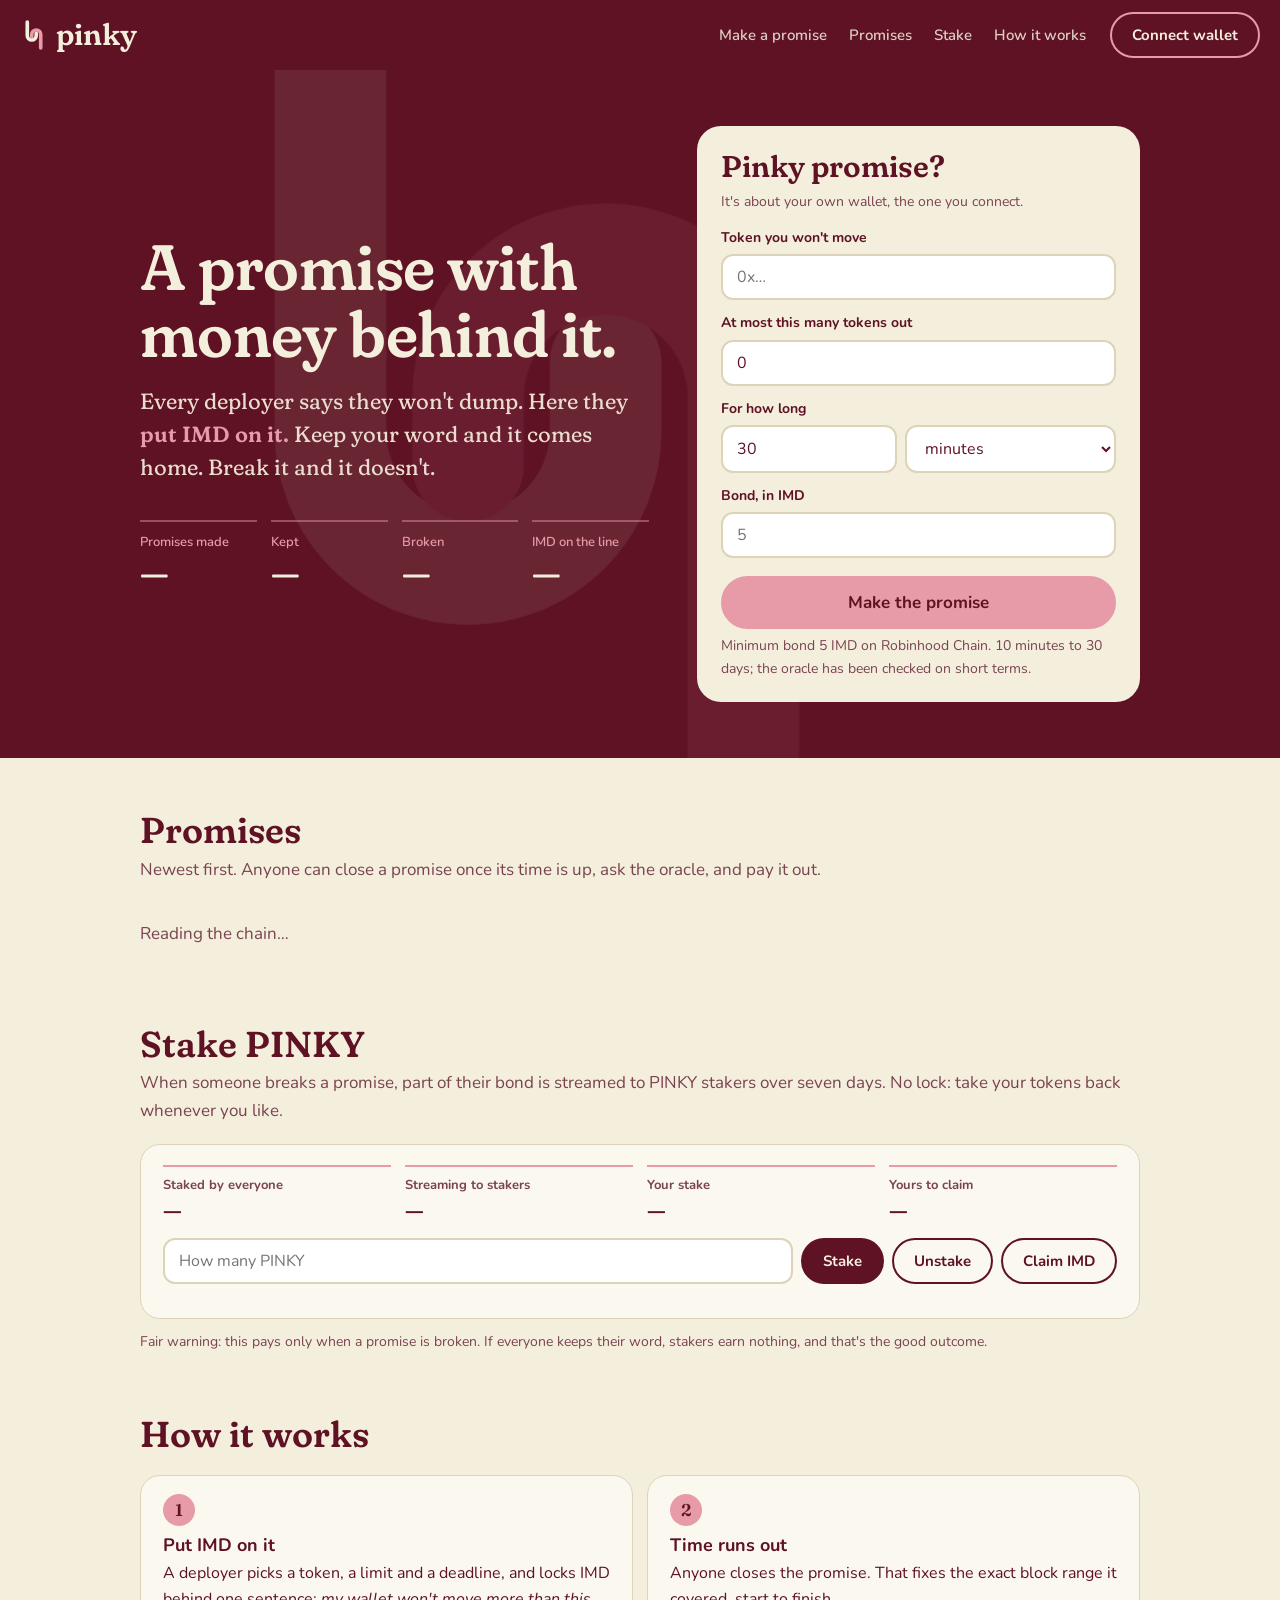
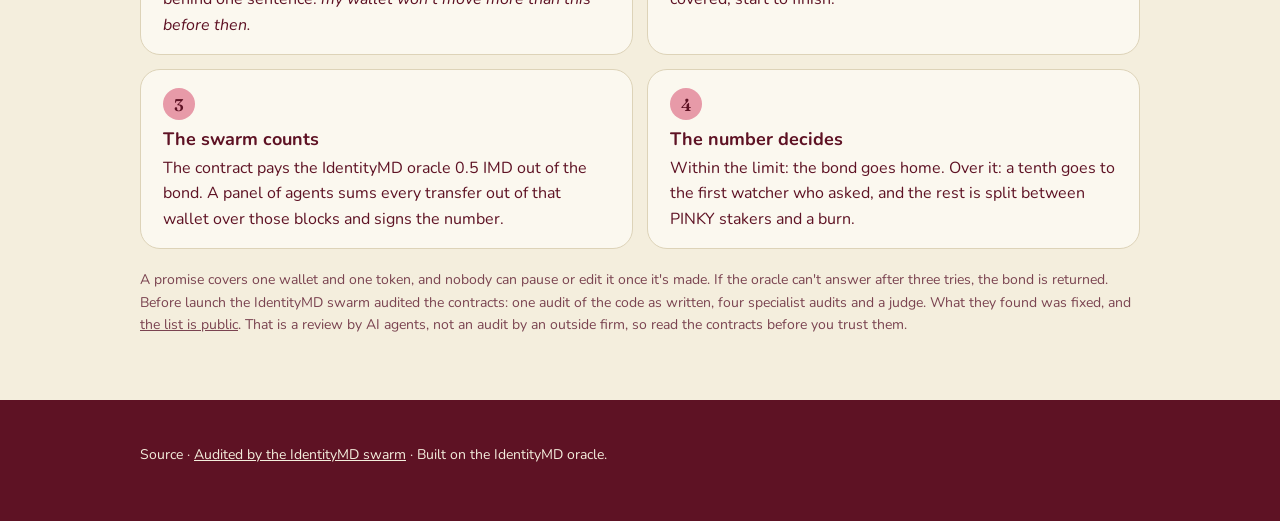
==== site/index.html @ 1c48f116 "Site: let the visitor pick a wallet when several are installed With two wallet extensions, whichever" ====
<!doctype html>
<html lang="en">
<head>
<meta charset="utf-8">
<meta name="viewport" content="width=device-width, initial-scale=1">
<title>Pinky — a promise with money behind it</title>
<meta name="description" content="Deployers pinky-promise not to dump. Pinky holds their IMD until the IdentityMD oracle says they kept their word.">
<link rel="canonical" href="https://pinkybond.fun/">
<meta property="og:type" content="website">
<meta property="og:url" content="https://pinkybond.fun/">
<meta property="og:title" content="Pinky — a promise with money behind it">
<meta property="og:description" content="Deployers pinky-promise not to dump. Pinky holds their IMD until the IdentityMD oracle says they kept their word.">
<meta property="og:image" content="https://pinkybond.fun/og.png">
<meta name="twitter:card" content="summary_large_image">
<meta name="theme-color" content="#5E1224">
<link rel="icon" href="mark.svg" type="image/svg+xml">
<link rel="preconnect" href="https://fonts.googleapis.com">
<link rel="preconnect" href="https://fonts.gstatic.com" crossorigin>
<link rel="stylesheet" href="https://fonts.googleapis.com/css2?family=Fraunces:ital,opsz,wght,SOFT,WONK@0,9..144,400..700,100,1;1,9..144,400..700,100,1&family=Nunito:wght@400;600;700&display=swap">
<link rel="stylesheet" href="style.css">
</head>
<body>
<header class="top">
  <a class="brand" href="#">
    <svg viewBox="40 30 100 120" aria-hidden="true"><g fill="none" stroke-width="13" stroke-linecap="round"><path d="M66 44 V92 A16 16 0 0 0 98 92 V84" style="stroke:var(--ivory)"/><path d="M114 136 V88 A16 16 0 0 0 82 88 V96" style="stroke:var(--pink)"/></g></svg>
    <span>pinky</span>
  </a>
  <nav>
    <a href="#make">Make a promise</a>
    <a href="#board">Promises</a>
    <a href="#stake">Stake</a>
    <a href="#how">How it works</a>
  </nav>
  <button id="connect" class="btn ghost">Connect wallet</button>
</header>

<section class="hero">
  <div class="hero-bg" aria-hidden="true"><svg class="hero-hooks" viewBox="40 30 100 120"><g fill="none" stroke-width="13" stroke-linecap="round"><path class="h1" d="M66 44 V92 A16 16 0 0 0 98 92 V84"/><path class="h2" d="M114 136 V88 A16 16 0 0 0 82 88 V96"/></g></svg></div>
  <div class="wrap hero-grid">
    <div class="pitch">
      <h1>A promise with money behind it.</h1>
      <p class="lede">Every deployer says they won't dump. Here they <mark>put IMD on it.</mark> Keep your word and it comes home. Break it and it doesn't.</p>
      <dl class="stats" id="stats">
        <div><dt>Promises made</dt><dd data-stat="made">—</dd></div>
        <div><dt>Kept</dt><dd data-stat="kept">—</dd></div>
        <div><dt>Broken</dt><dd data-stat="broken">—</dd></div>
        <div><dt>IMD on the line</dt><dd data-stat="locked">—</dd></div>
      </dl>
    </div>

    <form id="form" class="form">
      <h2 id="make">Pinky promise?</h2>
      <p class="fine">It's about your own wallet, the one you connect.</p>
      <label>Token you won't move<input name="token" placeholder="0x…" autocomplete="off" required></label>
      <label>At most this many tokens out<input name="maxOut" inputmode="decimal" placeholder="0" value="0" required></label>
      <label>For how long
        <span class="row"><input name="duration" inputmode="numeric" value="30" required><select name="unit"><option value="60">minutes</option><option value="3600">hours</option><option value="86400">days</option></select></span>
      </label>
      <label>Bond, in IMD<input name="bond" inputmode="decimal" placeholder="5" required></label>
      <button class="btn pink" id="submit" type="submit">Make the promise</button>
      <p class="fine" id="formHint">Minimum bond 5 IMD on Robinhood Chain. 10 minutes to 30 days; the oracle has been checked on short terms.</p>
      <p id="formMsg" class="msg"></p>
    </form>
  </div>
</section>

<main class="wrap">
  <p id="notice" class="notice" hidden></p>

  <section id="board">
    <h2>Promises</h2>
    <p class="sub">Newest first. Anyone can close a promise once its time is up, ask the oracle, and pay it out.</p>
    <div id="cards" class="cards"><p class="empty">Reading the chain…</p></div>
  </section>

  <section id="stake">
    <h2>Stake PINKY</h2>
    <p class="sub">When someone breaks a promise, part of their bond is streamed to PINKY stakers over seven days. No lock: take your tokens back whenever you like.</p>
    <div class="pool">
      <dl class="pool-stats">
        <div><dt>Staked by everyone</dt><dd id="poolTotal">—</dd></div>
        <div><dt>Streaming to stakers</dt><dd id="poolStream">—</dd></div>
        <div><dt>Your stake</dt><dd id="myStake">—</dd></div>
        <div><dt>Yours to claim</dt><dd id="myEarned">—</dd></div>
      </dl>
      <p id="stakeWarn" class="warn" hidden></p>
      <div class="pool-actions">
        <input id="stakeAmount" inputmode="decimal" placeholder="How many PINKY" autocomplete="off" aria-label="How many PINKY">
        <button class="btn" id="stakeBtn" type="button">Stake</button>
        <button class="btn light" id="unstakeBtn" type="button">Unstake</button>
        <button class="btn light" id="claimBtn" type="button">Claim IMD</button>
      </div>
      <p class="fine" id="poolHint"></p>
      <p id="poolMsg" class="msg"></p>
    </div>
    <p class="fine">Fair warning: this pays only when a promise is broken. If everyone keeps their word, stakers earn nothing, and that's the good outcome.</p>
  </section>

  <section id="how">
    <h2>How it works</h2>
    <ol class="steps">
      <li><h3>Put IMD on it</h3><p>A deployer picks a token, a limit and a deadline, and locks IMD behind one sentence: <em>my wallet won't move more than this before then.</em></p></li>
      <li><h3>Time runs out</h3><p>Anyone closes the promise. That fixes the exact block range it covered, start to finish.</p></li>
      <li><h3>The swarm counts</h3><p>The contract pays the IdentityMD oracle 0.5 IMD out of the bond. A panel of agents sums every transfer out of that wallet over those blocks and signs the number.</p></li>
      <li><h3>The number decides</h3><p>Within the limit: the bond goes home. Over it: a tenth goes to the first watcher who asked, and the rest is split between PINKY stakers and a burn.</p></li>
    </ol>
    <p class="fine">A promise covers one wallet and one token, and nobody can pause or edit it once it's made. If the oracle can't answer after three tries, the bond is returned.</p>
    <p class="fine">Before launch the IdentityMD swarm audited the contracts: one audit of the code as written, four specialist audits and a judge. What they found was fixed, and <a href="https://github.com/hexysdev/pinky/blob/main/ADAPTATION.md" target="_blank" rel="noopener">the list is public</a>. That is a review by AI agents, not an audit by an outside firm, so read the contracts before you trust them.</p>
  </section>
</main>

<footer class="foot">
  <div class="wrap">
    <dl id="addresses"></dl>
    <p><a id="gh" target="_blank" rel="noopener">Source</a><span id="xl" hidden> · <a target="_blank" rel="noopener"></a></span> · <a href="https://github.com/hexysdev/pinky/blob/main/ADAPTATION.md" target="_blank" rel="noopener">Audited by the IdentityMD swarm</a> · Built on the IdentityMD oracle.</p>
  </div>
</footer>

<dialog id="wallets" class="wallets">
  <h2>Which wallet?</h2>
  <div id="walletList" class="wallet-list"></div>
  <form method="dialog"><button class="btn light small" value="cancel">Cancel</button></form>
</dialog>

<script type="module" src="app.js"></script>
</body>
</html>
---- site/style.css ----
:root {
  --wine: #5E1224;
  --wine-deep: #4A0D1C;
  --ivory: #F4EEDD;
  --paper: #FBF8EF;
  --pink: #E79AA8;
  --pink-deep: #DC8395;
  --line: #DDD3B8;
  --ink-soft: #7A4350;
  --display: 'Fraunces', Georgia, serif;
  --sans: 'Nunito', system-ui, -apple-system, 'Segoe UI', sans-serif;
  --mono: ui-monospace, 'Cascadia Mono', Consolas, monospace;
}

* { box-sizing: border-box; }
html { scroll-behavior: smooth; scroll-padding-top: 76px; }
body { margin: 0; background: var(--ivory); color: var(--wine); font: 17px/1.6 var(--sans); }
a { color: inherit; }
.wrap { max-width: 1040px; margin: 0 auto; padding: 0 20px; }

h1, h2, .brand, .stats dd, .card p.say { font-family: var(--display); font-variation-settings: 'SOFT' 100, 'WONK' 1; }

.top { position: sticky; top: 0; z-index: 5; display: flex; align-items: center; gap: 24px; padding: 12px 20px; background: var(--wine); color: var(--ivory); }
.brand { display: flex; align-items: center; gap: 8px; text-decoration: none; font-size: 30px; font-weight: 600; line-height: 1; }
.brand svg { width: 28px; height: 34px; }
.top nav { display: flex; gap: 22px; margin-left: auto; font-size: 15px; font-weight: 600; }
.top nav a { text-decoration: none; opacity: .85; }
.top nav a:hover { opacity: 1; text-decoration: underline; text-decoration-color: var(--pink); }

.btn { font: 700 15px var(--sans); padding: 11px 20px; border-radius: 999px; border: 2px solid var(--wine); background: var(--wine); color: var(--ivory); cursor: pointer; transition: transform .12s ease, background .12s ease; }
.btn:hover { background: var(--wine-deep); transform: translateY(-1px); }
.btn:active { transform: translateY(0); }
.btn[disabled] { opacity: .45; cursor: default; transform: none; }
.btn.ghost { background: transparent; border-color: var(--pink); color: var(--ivory); }
.btn.ghost:hover { background: rgba(231, 154, 168, .15); }
.btn.pink { background: var(--pink); border-color: var(--pink); color: var(--wine); }
.btn.pink:hover { background: var(--pink-deep); border-color: var(--pink-deep); }
.btn.small { padding: 6px 14px; font-size: 14px; }
.btn.light { background: transparent; color: var(--wine); }
.btn.light:hover { background: var(--ivory); }

.hero { position: relative; background: var(--wine); color: var(--ivory); padding: 56px 0 56px; }
.hero-grid { position: relative; }
/* The oversized mark is clipped by its own box, not by the hero: a hero with hidden overflow
   becomes a scroll container, and a link to the form inside it scrolls the hero itself. */
.hero-bg { position: absolute; inset: 0; overflow: hidden; overflow: clip; pointer-events: none; }

/* Two hooked pinkies behind the headline: they find each other once, then breathe. */
.hero-hooks { position: absolute; left: 50%; top: 50%; height: 150%; transform: translate(-62%, -50%); opacity: .09; pointer-events: none; overflow: visible; }
.hero-hooks .h1 { stroke: var(--ivory); animation: hook-in-1 1.6s cubic-bezier(.2, .9, .25, 1.15) both, breathe-1 7s ease-in-out 1.6s infinite; }
.hero-hooks .h2 { stroke: var(--pink); animation: hook-in-2 1.6s cubic-bezier(.2, .9, .25, 1.15) both, breathe-2 7s ease-in-out 1.6s infinite; }
.hero-hooks.squeeze { animation: squeeze .7s ease; }
@keyframes hook-in-1 { from { transform: translate(-34px, -30px); opacity: 0; } to { transform: none; opacity: 1; } }
@keyframes hook-in-2 { from { transform: translate(34px, 30px); opacity: 0; } to { transform: none; opacity: 1; } }
@keyframes breathe-1 { 50% { transform: translate(-1.6px, -2.2px); } }
@keyframes breathe-2 { 50% { transform: translate(1.6px, 2.2px); } }
@keyframes squeeze { 35% { transform: translate(-62%, -50%) scale(.94); opacity: .3; } }
.hero-grid { display: grid; grid-template-columns: minmax(0, 1.15fr) minmax(0, 1fr); gap: 48px; align-items: center; }
.hero h1 { font-size: clamp(40px, 5.6vw, 64px); font-weight: 600; line-height: 1.04; letter-spacing: -.01em; margin: 0 0 18px; }
.lede { font: 400 22px/1.5 var(--display); font-variation-settings: 'SOFT' 100, 'WONK' 0; max-width: 36ch; margin: 0 0 36px; color: #EBDCD0; }
.lede mark { background: none; color: var(--pink); font-weight: 600; white-space: nowrap; }
.stats { display: grid; grid-template-columns: repeat(4, minmax(0, 1fr)); gap: 14px; margin: 0; }
.stats div { border-top: 2px solid rgba(231, 154, 168, .45); padding-top: 10px; }
.stats dt { font-size: 13px; font-weight: 600; color: var(--pink); }
.stats dd { margin: 0; font-size: 34px; font-weight: 600; line-height: 1.2; }

.form { display: grid; gap: 12px; background: var(--ivory); color: var(--wine); border-radius: 24px; padding: 24px 24px 20px; }
.form h2 { font-size: 30px; margin: 0; }
.form > .fine { margin: -6px 0 2px; }
.form label { display: grid; gap: 5px; font-size: 14px; font-weight: 700; }
.form input, .form select { font: 16px var(--sans); padding: 10px 14px; border: 2px solid var(--line); border-radius: 12px; background: #fff; color: var(--wine); min-width: 0; width: 100%; }
.form input:focus, .form select:focus { outline: none; border-color: var(--pink); }
.form .row { display: grid; grid-template-columns: minmax(0, 1fr) minmax(0, 1.2fr); gap: 8px; }
.form button { margin-top: 6px; font-size: 17px; padding: 13px 20px; }
.msg { font-size: 15px; margin: 0; }
.msg:empty { display: none; }
.msg.bad { color: #A01225; }

main section { padding: 52px 0 8px; }
h2 { font-size: 36px; font-weight: 600; line-height: 1.15; margin: 0 0 4px; }
h3 { font: 700 18px/1.3 var(--sans); margin: 0 0 4px; }
.sub { margin: 0 0 20px; color: var(--ink-soft); }
.fine { font-size: 14px; color: var(--ink-soft); margin: 0; }
.notice { margin: 28px 0 0; padding: 12px 18px; border: 2px dashed var(--pink); border-radius: 16px; font-size: 15px; }

.cards { display: grid; gap: 14px; }
.card { background: var(--paper); border: 1px solid var(--line); border-radius: 20px; padding: 18px 22px; display: grid; gap: 10px; }
.card-head { display: flex; align-items: baseline; gap: 12px; flex-wrap: wrap; }
.card-head .id { font: 14px var(--mono); color: var(--ink-soft); }
.card p.say { margin: 0; font-size: 23px; font-weight: 500; line-height: 1.35; }
.card .who { font: 600 .78em var(--mono); letter-spacing: -.01em; }
.card .who a { text-decoration-color: var(--pink); }
.card .meta { display: flex; flex-wrap: wrap; gap: 6px 20px; font-size: 14px; color: var(--ink-soft); }
.card .meta b { color: var(--wine); font-weight: 700; }
.card .actions { display: flex; gap: 10px; flex-wrap: wrap; align-items: center; }
.empty { color: var(--ink-soft); }
.card .actions .fine b { color: var(--wine); font-variant-numeric: tabular-nums; }

/* How much of the term is gone. */
.term { height: 6px; border-radius: 999px; background: var(--line); overflow: hidden; }
.term i { display: block; height: 100%; width: 0; border-radius: 999px; background: var(--pink); transition: width 1s linear; }

/* The mark on each card: hooked while the promise holds, pulled apart when it breaks. */
.hooks { width: 20px; height: 24px; margin-left: auto; align-self: center; overflow: visible; }
.hooks .h1 { stroke: var(--wine); }
.hooks .h2 { stroke: var(--pink-deep); }
.hooks path { transition: transform .6s cubic-bezier(.3, 1.4, .5, 1); }
.hooks.apart .h1 { transform: translate(-14px, -6px) rotate(-14deg); transform-origin: 82px 80px; }
.hooks.apart .h2 { transform: translate(14px, 6px) rotate(-14deg); transform-origin: 98px 100px; stroke: var(--line); }
.hooks.idle path { stroke: var(--line); }

.dots { display: inline-flex; gap: 3px; margin: 0 6px 0 3px; vertical-align: 2px; }
.dots i { width: 5px; height: 5px; border-radius: 50%; background: var(--pink-deep); animation: dot 1.2s ease-in-out infinite; }
.dots i:nth-child(2) { animation-delay: .15s; }
.dots i:nth-child(3) { animation-delay: .3s; }
@keyframes dot { 0%, 60%, 100% { transform: none; opacity: .35; } 30% { transform: translateY(-4px); opacity: 1; } }

/* A verdict that just came in. */
.card.just-kept { animation: glow-kept 1.8s ease-out; }
.card.just-kept .badge { animation: pop .5s cubic-bezier(.3, 1.6, .5, 1); }
.card.just-broken { animation: shake .5s ease; }
.card.just-broken .hooks .h1 { animation: snap-1 .7s cubic-bezier(.3, 1.4, .5, 1) backwards; }
.card.just-broken .hooks .h2 { animation: snap-2 .7s cubic-bezier(.3, 1.4, .5, 1) backwards; }
@keyframes glow-kept { 0% { box-shadow: 0 0 0 0 rgba(231, 154, 168, .9); background: #FBE4E8; } 100% { box-shadow: 0 0 0 18px rgba(231, 154, 168, 0); background: var(--paper); } }
@keyframes pop { 0% { transform: scale(.6); } 100% { transform: none; } }
@keyframes shake { 20% { transform: translateX(-5px); } 40% { transform: translateX(5px); } 60% { transform: translateX(-3px); } 80% { transform: translateX(2px); } }
@keyframes snap-1 { from { transform: none; } }
@keyframes snap-2 { from { transform: none; stroke: var(--pink-deep); } }

@media (prefers-reduced-motion: reduce) {
  html { scroll-behavior: auto; }
  *, *::before, *::after { animation: none !important; transition: none !important; }
}

.badge { display: inline-block; padding: 3px 13px; border-radius: 999px; font-size: 13px; font-weight: 700; border: 2px solid var(--wine); }
.badge.kept { background: var(--pink); border-color: var(--pink); }
.badge.broken { background: var(--wine); color: var(--ivory); }
.badge.quiet { border-color: var(--line); color: var(--ink-soft); }

.pool { background: var(--paper); border: 1px solid var(--line); border-radius: 20px; padding: 20px 22px; display: grid; gap: 14px; margin-bottom: 12px; }
.pool-stats { display: grid; grid-template-columns: repeat(4, minmax(0, 1fr)); gap: 14px; margin: 0; }
.pool-stats div { border-top: 2px solid var(--pink); padding-top: 8px; }
.pool-stats dt { font-size: 13px; font-weight: 700; color: var(--ink-soft); }
.pool-stats dd { margin: 0; font: 600 22px/1.3 var(--display); font-variation-settings: 'SOFT' 100, 'WONK' 1; }
.pool-actions { display: flex; gap: 8px; flex-wrap: wrap; }
.pool-actions input { flex: 1 1 200px; min-width: 0; font: 16px var(--sans); padding: 10px 14px; border: 2px solid var(--line); border-radius: 12px; background: #fff; color: var(--wine); }
.pool-actions input:focus { outline: none; border-color: var(--pink); }
.warn { margin: 0; padding: 10px 14px; border-radius: 12px; background: var(--wine); color: var(--ivory); font-size: 15px; }

.steps { list-style: none; counter-reset: step; padding: 0; margin: 20px 0; display: grid; grid-template-columns: repeat(2, minmax(0, 1fr)); gap: 14px; }
.steps li { counter-increment: step; background: var(--paper); border: 1px solid var(--line); border-radius: 20px; padding: 18px 22px 16px; }
.steps li::before { content: counter(step); display: inline-grid; place-items: center; width: 32px; height: 32px; border-radius: 50%; background: var(--pink); font: 600 17px var(--display); margin-bottom: 8px; }
.steps p { margin: 0; font-size: 16px; }

.wallets { border: 0; border-radius: 24px; padding: 24px; width: min(360px, calc(100vw - 32px)); background: var(--ivory); color: var(--wine); }
.wallets::backdrop { background: rgba(74, 13, 28, .55); }
.wallets h2 { font-size: 28px; margin: 0 0 14px; }
.wallet-list { display: grid; gap: 8px; margin-bottom: 14px; }
.wallet { display: flex; align-items: center; gap: 12px; width: 100%; padding: 12px 14px; border: 2px solid var(--line); border-radius: 14px; background: #fff; color: var(--wine); font: 700 16px var(--sans); cursor: pointer; text-align: left; }
.wallet:hover, .wallet:focus-visible { border-color: var(--pink); outline: none; }
.wallet img { width: 28px; height: 28px; border-radius: 6px; }

.foot { margin-top: 56px; padding: 28px 0 40px; background: var(--wine); color: var(--ivory); font-size: 14px; }
.foot dl { display: grid; grid-template-columns: max-content minmax(0, 1fr); gap: 4px 16px; margin: 0 0 16px; }
.foot dt { color: var(--pink); font-weight: 600; }
.foot dd { margin: 0; font-family: var(--mono); word-break: break-all; }

@media (max-width: 860px) {
  .hero-grid { grid-template-columns: minmax(0, 1fr); gap: 28px; }
  /* One column: the form comes right after the pitch, the numbers after the form. */
  .pitch { display: contents; }
  .pitch h1 { margin-bottom: -10px; }
  .lede { margin-bottom: 0; }
  .form { order: 2; }
  .stats { order: 3; }
}
@media (max-width: 640px) {
  .top { gap: 12px; flex-wrap: wrap; }
  .top nav { order: 3; width: 100%; margin: 0; justify-content: space-between; gap: 12px; }
  .top .btn { margin-left: auto; }
  .hero { padding: 36px 0 36px; }
  .stats, .pool-stats { grid-template-columns: repeat(2, minmax(0, 1fr)); }
  .steps { grid-template-columns: minmax(0, 1fr); }
  html { scroll-padding-top: 120px; }
}
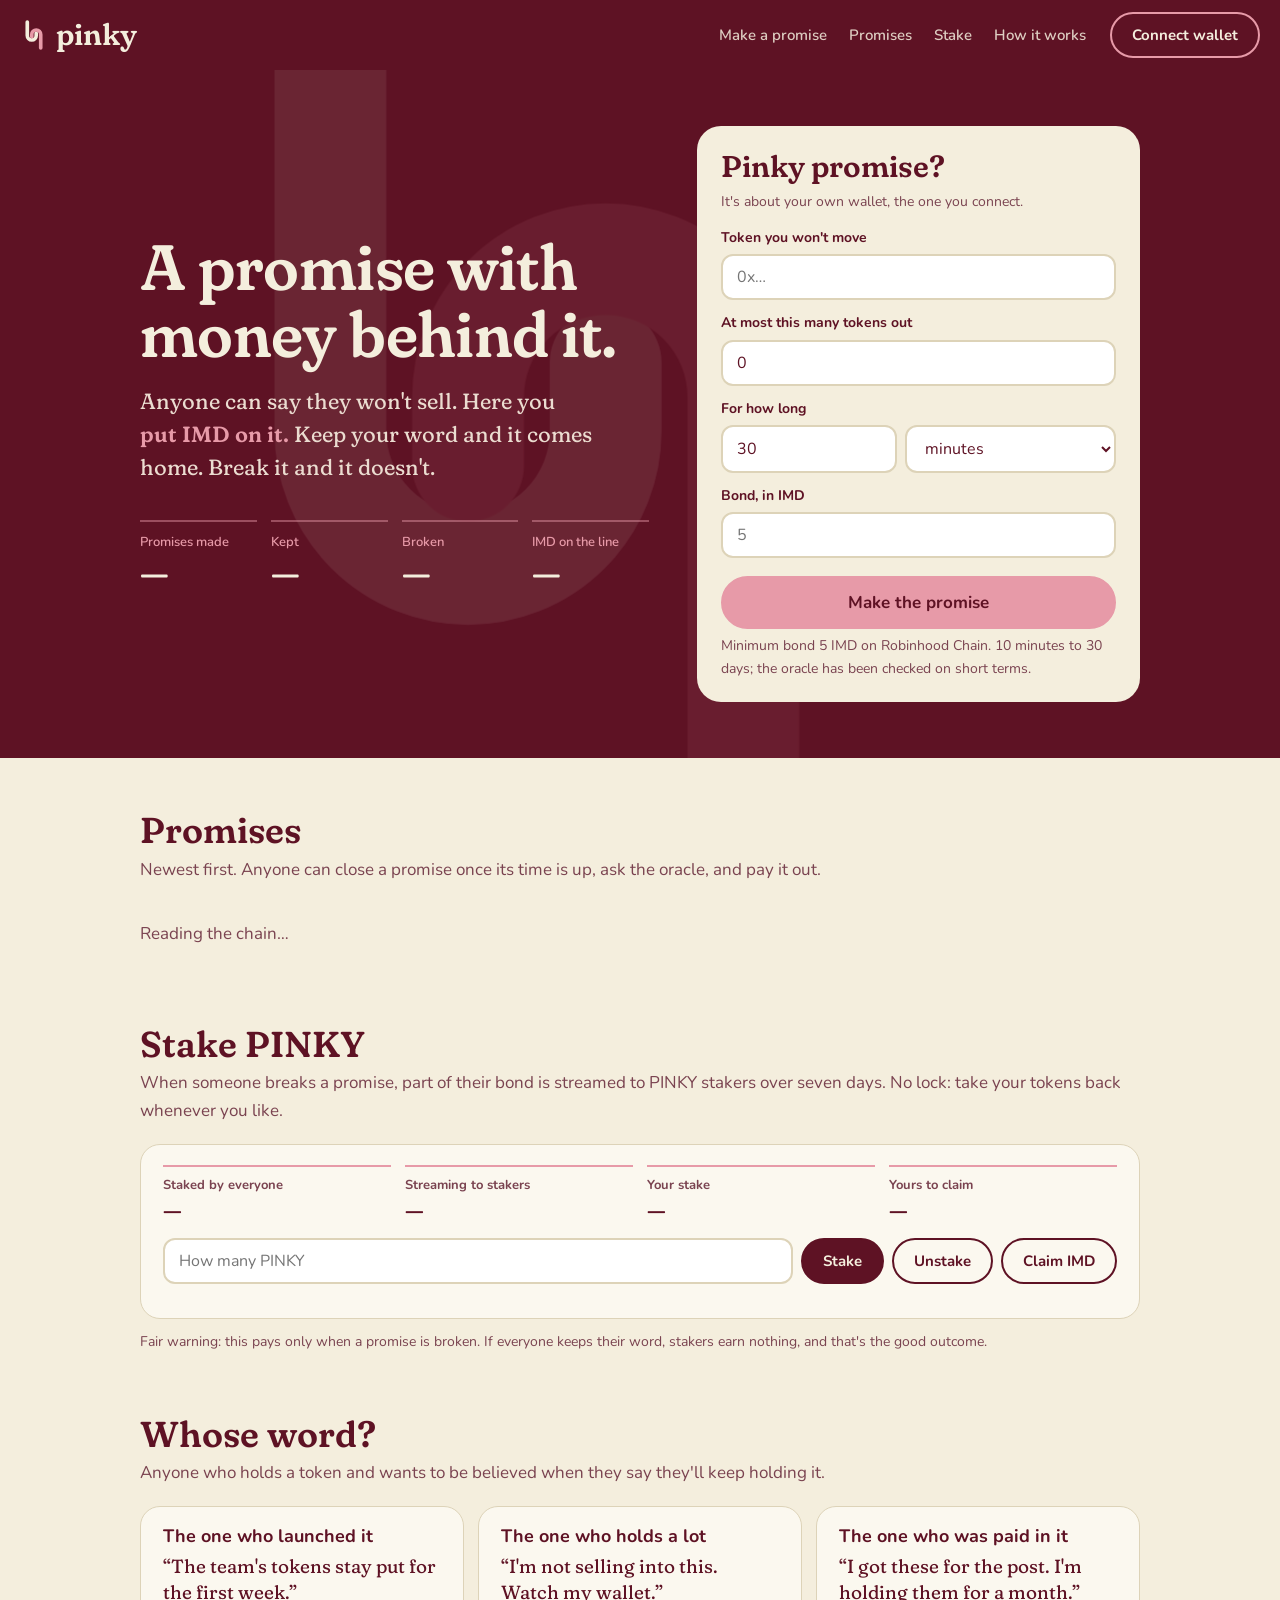
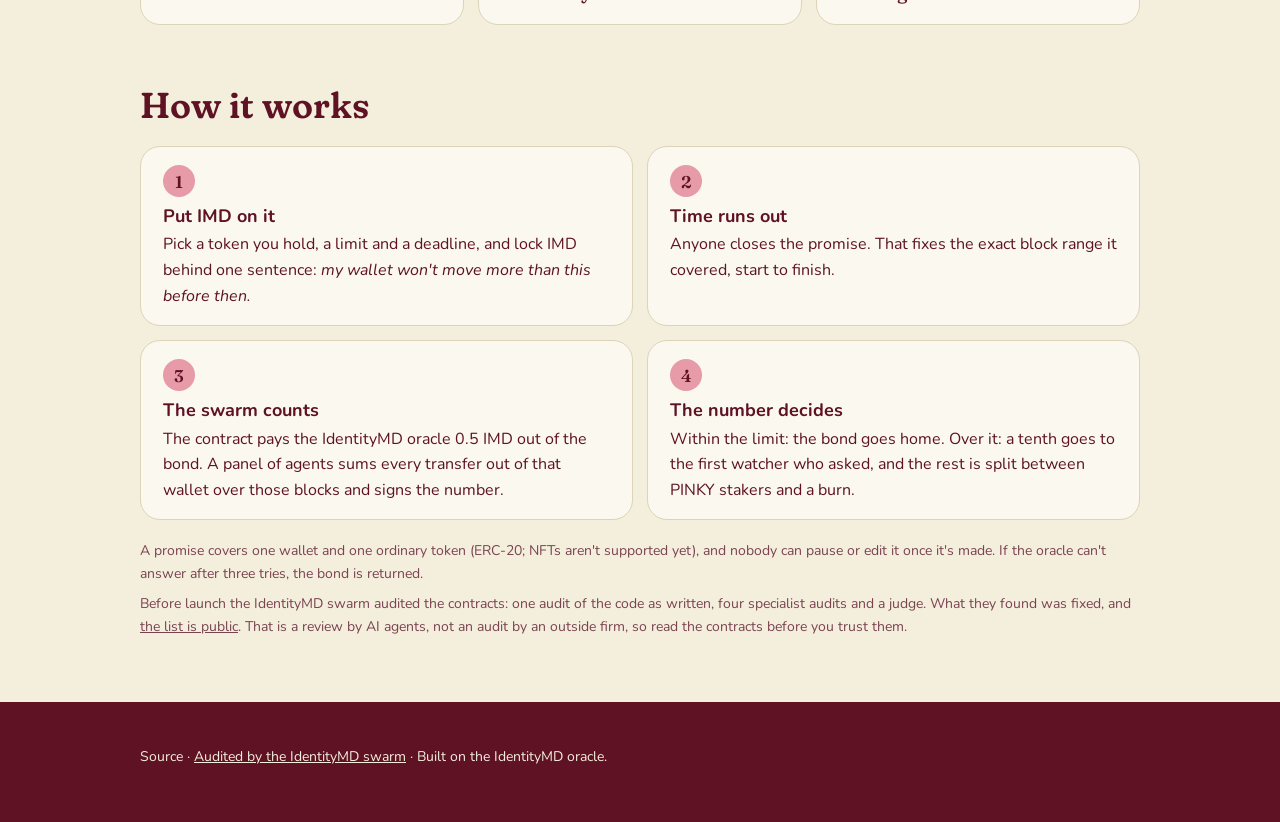
==== commit 144c1b65: "Speak to anyone who holds a token, not only to deployers The vault never cared who makes a promise; " ====
--- a/site/index.html
+++ b/site/index.html
@@ -4,12 +4,12 @@
 <meta charset="utf-8">
 <meta name="viewport" content="width=device-width, initial-scale=1">
 <title>Pinky — a promise with money behind it</title>
-<meta name="description" content="Deployers pinky-promise not to dump. Pinky holds their IMD until the IdentityMD oracle says they kept their word.">
+<meta name="description" content="Say you won&#39;t sell, and put IMD on it. Pinky holds the bond until the IdentityMD oracle says you kept your word.">
 <link rel="canonical" href="https://pinkybond.fun/">
 <meta property="og:type" content="website">
 <meta property="og:url" content="https://pinkybond.fun/">
 <meta property="og:title" content="Pinky — a promise with money behind it">
-<meta property="og:description" content="Deployers pinky-promise not to dump. Pinky holds their IMD until the IdentityMD oracle says they kept their word.">
+<meta property="og:description" content="Say you won&#39;t sell, and put IMD on it. Pinky holds the bond until the IdentityMD oracle says you kept your word.">
 <meta property="og:image" content="https://pinkybond.fun/og.png">
 <meta name="twitter:card" content="summary_large_image">
 <meta name="theme-color" content="#5E1224">
@@ -39,7 +39,7 @@
   <div class="wrap hero-grid">
     <div class="pitch">
       <h1>A promise with money behind it.</h1>
-      <p class="lede">Every deployer says they won't dump. Here they <mark>put IMD on it.</mark> Keep your word and it comes home. Break it and it doesn't.</p>
+      <p class="lede">Anyone can say they won't sell. Here you <mark>put IMD on it.</mark> Keep your word and it comes home. Break it and it doesn't.</p>
       <dl class="stats" id="stats">
         <div><dt>Promises made</dt><dd data-stat="made">—</dd></div>
         <div><dt>Kept</dt><dd data-stat="kept">—</dd></div>
@@ -96,15 +96,25 @@
     <p class="fine">Fair warning: this pays only when a promise is broken. If everyone keeps their word, stakers earn nothing, and that's the good outcome.</p>
   </section>
 
+  <section id="who">
+    <h2>Whose word?</h2>
+    <p class="sub">Anyone who holds a token and wants to be believed when they say they'll keep holding it.</p>
+    <ul class="who-list">
+      <li><h3>The one who launched it</h3><p><em>“The team's tokens stay put for the first week.”</em></p></li>
+      <li><h3>The one who holds a lot</h3><p><em>“I'm not selling into this. Watch my wallet.”</em></p></li>
+      <li><h3>The one who was paid in it</h3><p><em>“I got these for the post. I'm holding them for a month.”</em></p></li>
+    </ul>
+  </section>
+
   <section id="how">
     <h2>How it works</h2>
     <ol class="steps">
-      <li><h3>Put IMD on it</h3><p>A deployer picks a token, a limit and a deadline, and locks IMD behind one sentence: <em>my wallet won't move more than this before then.</em></p></li>
+      <li><h3>Put IMD on it</h3><p>Pick a token you hold, a limit and a deadline, and lock IMD behind one sentence: <em>my wallet won't move more than this before then.</em></p></li>
       <li><h3>Time runs out</h3><p>Anyone closes the promise. That fixes the exact block range it covered, start to finish.</p></li>
       <li><h3>The swarm counts</h3><p>The contract pays the IdentityMD oracle 0.5 IMD out of the bond. A panel of agents sums every transfer out of that wallet over those blocks and signs the number.</p></li>
       <li><h3>The number decides</h3><p>Within the limit: the bond goes home. Over it: a tenth goes to the first watcher who asked, and the rest is split between PINKY stakers and a burn.</p></li>
     </ol>
-    <p class="fine">A promise covers one wallet and one token, and nobody can pause or edit it once it's made. If the oracle can't answer after three tries, the bond is returned.</p>
+    <p class="fine">A promise covers one wallet and one ordinary token (ERC-20; NFTs aren't supported yet), and nobody can pause or edit it once it's made. If the oracle can't answer after three tries, the bond is returned.</p>
     <p class="fine">Before launch the IdentityMD swarm audited the contracts: one audit of the code as written, four specialist audits and a judge. What they found was fixed, and <a href="https://github.com/hexysdev/pinky/blob/main/ADAPTATION.md" target="_blank" rel="noopener">the list is public</a>. That is a review by AI agents, not an audit by an outside firm, so read the contracts before you trust them.</p>
   </section>
 </main>
@@ -117,9 +127,12 @@
 </footer>
 
 <dialog id="wallets" class="wallets">
-  <h2>Which wallet?</h2>
+  <h2 id="walletsTitle">Which wallet?</h2>
   <div id="walletList" class="wallet-list"></div>
-  <form method="dialog"><button class="btn light small" value="cancel">Cancel</button></form>
+  <form method="dialog" class="wallets-foot">
+    <button class="btn light small" value="cancel">Cancel</button>
+    <button class="btn small" id="walletOff" type="button" hidden>Disconnect</button>
+  </form>
 </dialog>
 
 <script type="module" src="app.js"></script>
--- a/site/style.css
+++ b/site/style.css
@@ -92,6 +92,8 @@
 .card .who a { text-decoration-color: var(--pink); }
 .card .meta { display: flex; flex-wrap: wrap; gap: 6px 20px; font-size: 14px; color: var(--ink-soft); }
 .card .meta b { color: var(--wine); font-weight: 700; }
+.card .cover { margin: 0; padding: 8px 12px; background: #F3EAD6; border-radius: 10px; font-size: 14px; color: var(--ink-soft); }
+.card .cover b { color: var(--wine); }
 .card .actions { display: flex; gap: 10px; flex-wrap: wrap; align-items: center; }
 .empty { color: var(--ink-soft); }
 .card .actions .fine b { color: var(--wine); font-variant-numeric: tabular-nums; }
@@ -101,7 +103,12 @@
 .term i { display: block; height: 100%; width: 0; border-radius: 999px; background: var(--pink); transition: width 1s linear; }
 
 /* The mark on each card: hooked while the promise holds, pulled apart when it breaks. */
-.hooks { width: 20px; height: 24px; margin-left: auto; align-self: center; overflow: visible; }
+.hooks { width: 20px; height: 24px; margin-left: 12px; align-self: center; overflow: visible; }
+.share { margin-left: auto; padding: 2px 0; border: 0; background: none; color: var(--ink-soft); font: 600 13px var(--sans); text-decoration: underline; text-decoration-color: var(--pink); text-underline-offset: 3px; cursor: pointer; }
+.share:hover, .share:focus-visible { color: var(--wine); outline: none; }
+/* The promise a link pointed at. */
+.card.linked { border-color: var(--pink-deep); box-shadow: 0 0 0 3px var(--pink); }
+.card { scroll-margin-top: 90px; }
 .hooks .h1 { stroke: var(--wine); }
 .hooks .h2 { stroke: var(--pink-deep); }
 .hooks path { transition: transform .6s cubic-bezier(.3, 1.4, .5, 1); }
@@ -147,6 +154,11 @@
 .pool-actions input:focus { outline: none; border-color: var(--pink); }
 .warn { margin: 0; padding: 10px 14px; border-radius: 12px; background: var(--wine); color: var(--ivory); font-size: 15px; }
 
+.who-list { list-style: none; padding: 0; margin: 0; display: grid; grid-template-columns: repeat(3, minmax(0, 1fr)); gap: 14px; }
+.who-list li { background: var(--paper); border: 1px solid var(--line); border-radius: 20px; padding: 18px 22px; }
+.who-list p { margin: 0; font: 400 19px/1.4 var(--display); font-variation-settings: 'SOFT' 100, 'WONK' 0; }
+.who-list em { font-style: normal; }
+
 .steps { list-style: none; counter-reset: step; padding: 0; margin: 20px 0; display: grid; grid-template-columns: repeat(2, minmax(0, 1fr)); gap: 14px; }
 .steps li { counter-increment: step; background: var(--paper); border: 1px solid var(--line); border-radius: 20px; padding: 18px 22px 16px; }
 .steps li::before { content: counter(step); display: inline-grid; place-items: center; width: 32px; height: 32px; border-radius: 50%; background: var(--pink); font: 600 17px var(--display); margin-bottom: 8px; }
@@ -156,9 +168,13 @@
 .wallets::backdrop { background: rgba(74, 13, 28, .55); }
 .wallets h2 { font-size: 28px; margin: 0 0 14px; }
 .wallet-list { display: grid; gap: 8px; margin-bottom: 14px; }
+.wallet-list:empty { display: none; }
+.wallets-foot { display: flex; gap: 8px; flex-wrap: wrap; justify-content: space-between; }
 .wallet { display: flex; align-items: center; gap: 12px; width: 100%; padding: 12px 14px; border: 2px solid var(--line); border-radius: 14px; background: #fff; color: var(--wine); font: 700 16px var(--sans); cursor: pointer; text-align: left; }
 .wallet:hover, .wallet:focus-visible { border-color: var(--pink); outline: none; }
-.wallet img { width: 28px; height: 28px; border-radius: 6px; }
+.wallet img, .wallet-initial { flex: none; width: 28px; height: 28px; border-radius: 8px; }
+.wallet img { object-fit: contain; }
+.wallet-initial { display: grid; place-items: center; background: var(--pink); font: 600 16px var(--display); }
 
 .foot { margin-top: 56px; padding: 28px 0 40px; background: var(--wine); color: var(--ivory); font-size: 14px; }
 .foot dl { display: grid; grid-template-columns: max-content minmax(0, 1fr); gap: 4px 16px; margin: 0 0 16px; }
@@ -180,6 +196,8 @@
   .top .btn { margin-left: auto; }
   .hero { padding: 36px 0 36px; }
   .stats, .pool-stats { grid-template-columns: repeat(2, minmax(0, 1fr)); }
-  .steps { grid-template-columns: minmax(0, 1fr); }
+  .steps, .who-list { grid-template-columns: minmax(0, 1fr); }
   html { scroll-padding-top: 120px; }
 }
+
+.fine + .fine { margin-top: 8px; }
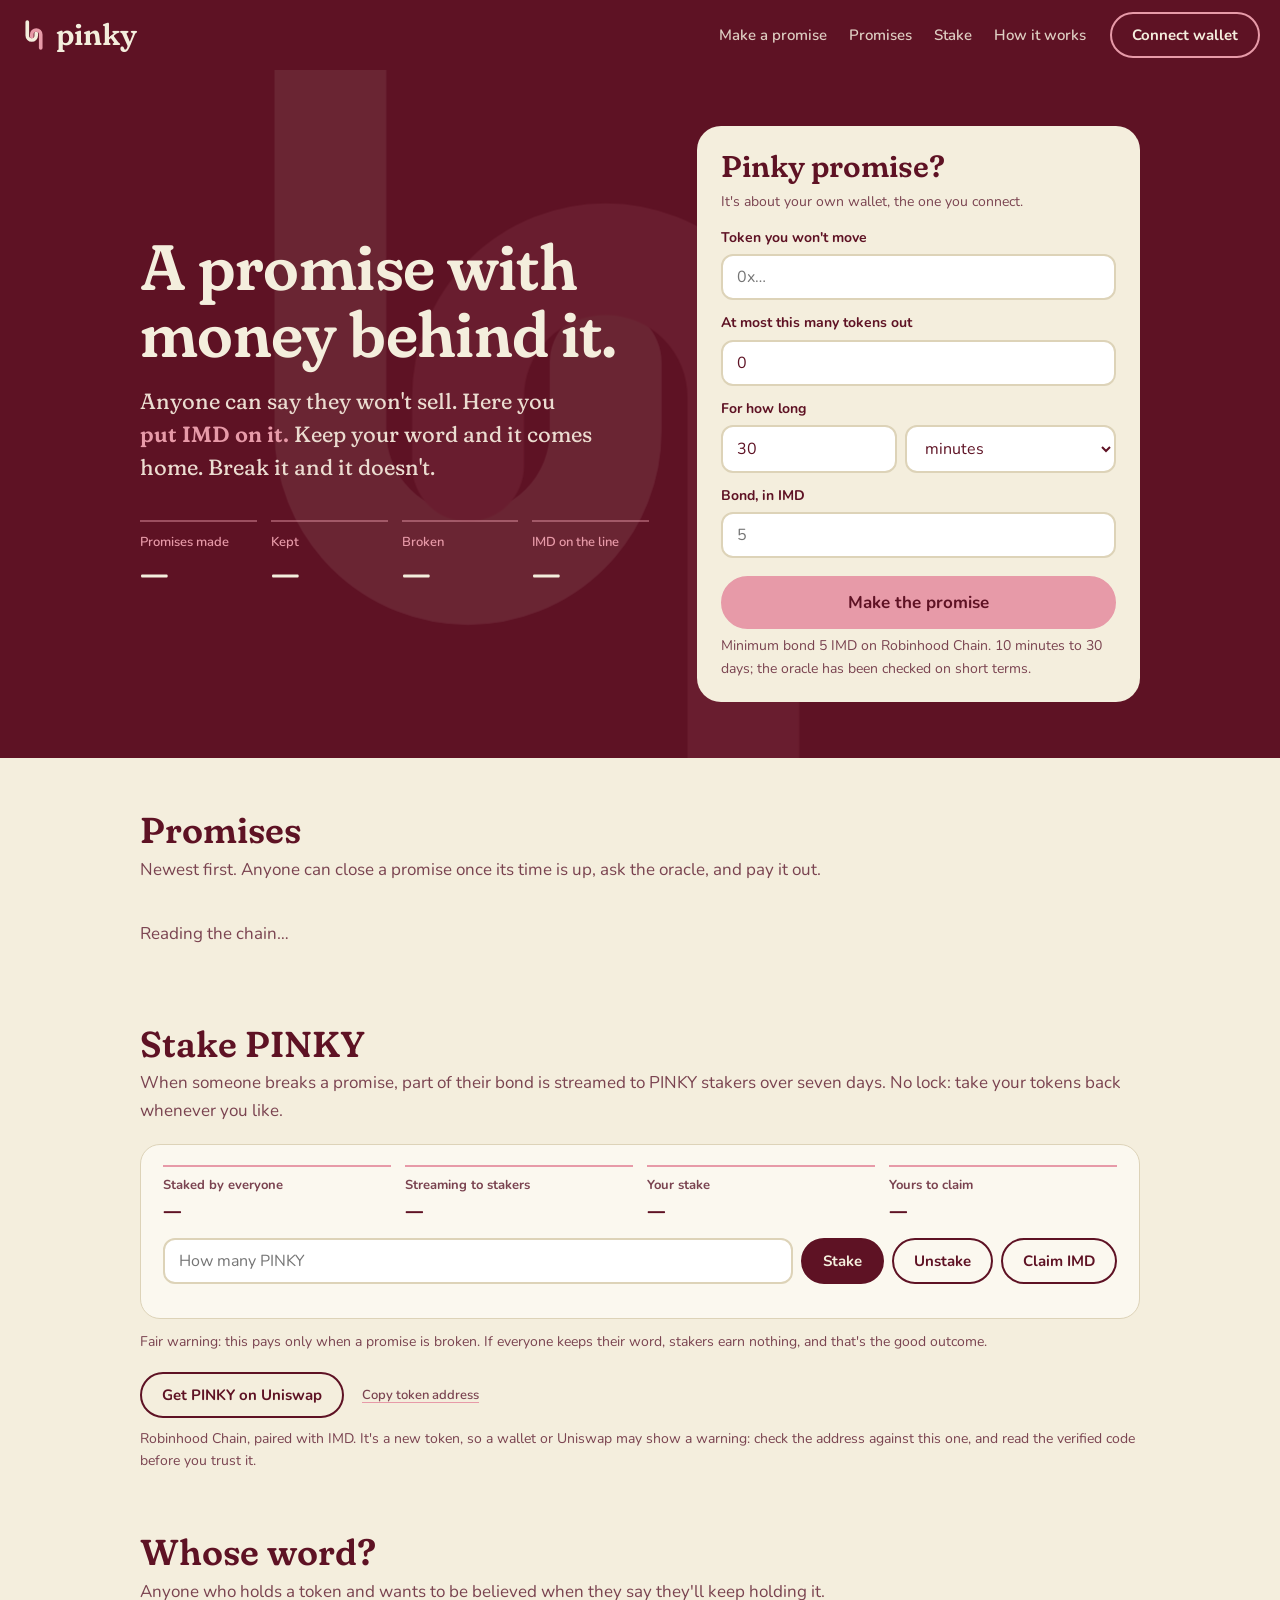
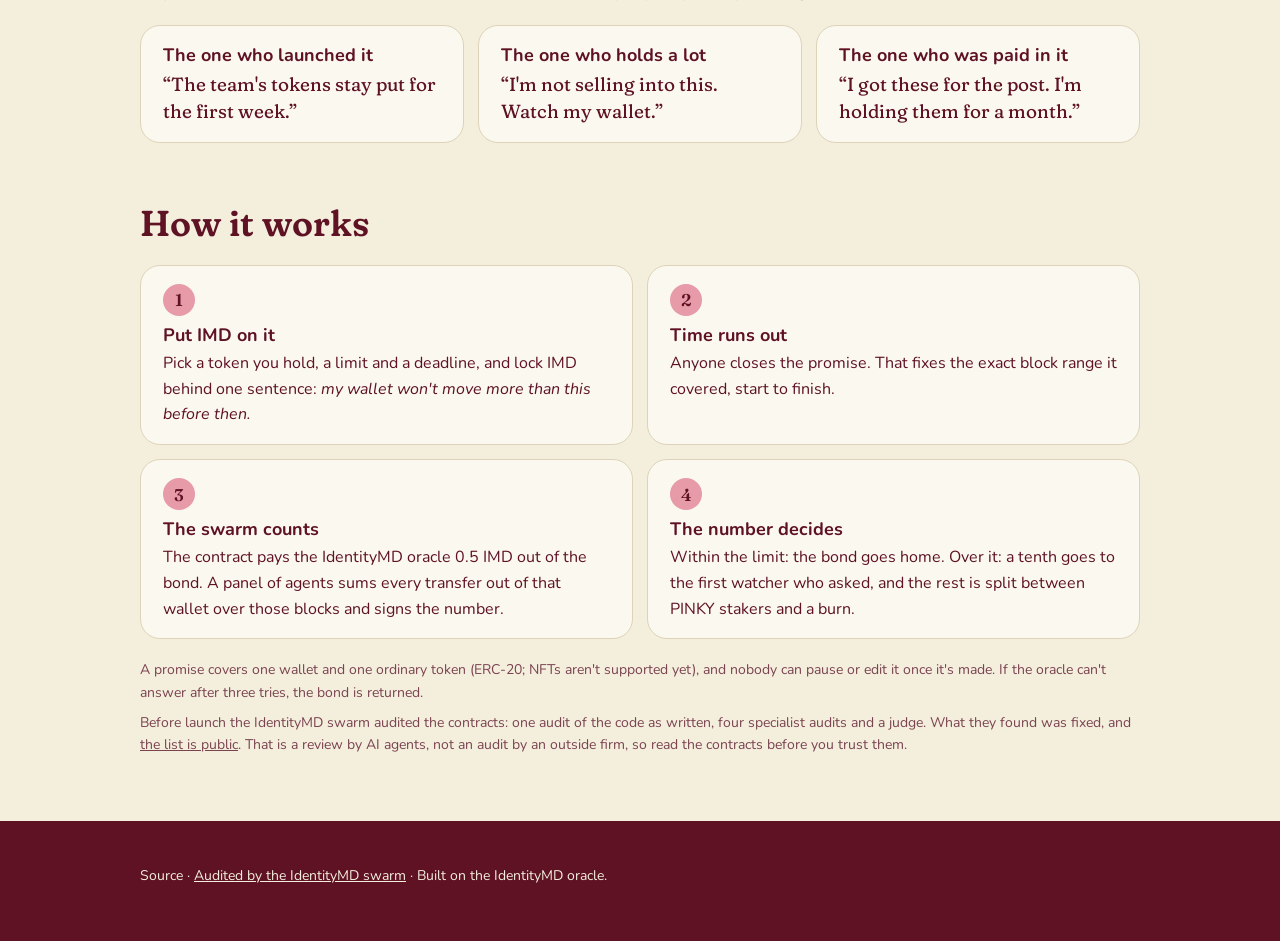
==== commit 83666f59: "Site: a link to get PINKY, with the address to check it against Under the staking pool: a button tha" ====
--- a/site/index.html
+++ b/site/index.html
@@ -94,6 +94,11 @@
       <p id="poolMsg" class="msg"></p>
     </div>
     <p class="fine">Fair warning: this pays only when a promise is broken. If everyone keeps their word, stakers earn nothing, and that's the good outcome.</p>
+    <div class="get">
+      <a class="btn light" id="buy" target="_blank" rel="noopener">Get PINKY on Uniswap</a>
+      <button class="share" id="copyToken" type="button">Copy token address</button>
+      <p class="fine">Robinhood Chain, paired with IMD. It's a new token, so a wallet or Uniswap may show a warning: check the address against this one, and <a id="verified" target="_blank" rel="noopener">read the verified code</a> before you trust it.</p>
+    </div>
   </section>
 
   <section id="who">
--- a/site/style.css
+++ b/site/style.css
@@ -159,6 +159,11 @@
 .who-list p { margin: 0; font: 400 19px/1.4 var(--display); font-variation-settings: 'SOFT' 100, 'WONK' 0; }
 .who-list em { font-style: normal; }
 
+.get { display: flex; flex-wrap: wrap; align-items: center; gap: 10px 18px; margin-top: 18px; }
+.get .btn { text-decoration: none; }
+.get .share { margin-left: 0; }
+.get .fine { flex-basis: 100%; }
+
 .steps { list-style: none; counter-reset: step; padding: 0; margin: 20px 0; display: grid; grid-template-columns: repeat(2, minmax(0, 1fr)); gap: 14px; }
 .steps li { counter-increment: step; background: var(--paper); border: 1px solid var(--line); border-radius: 20px; padding: 18px 22px 16px; }
 .steps li::before { content: counter(step); display: inline-grid; place-items: center; width: 32px; height: 32px; border-radius: 50%; background: var(--pink); font: 600 17px var(--display); margin-bottom: 8px; }
@@ -200,4 +205,5 @@
   html { scroll-padding-top: 120px; }
 }
 
-.fine + .fine { margin-top: 8px; }
+.fine + .fine { margin-top: 8px; }
+.get[hidden] { display: none; }
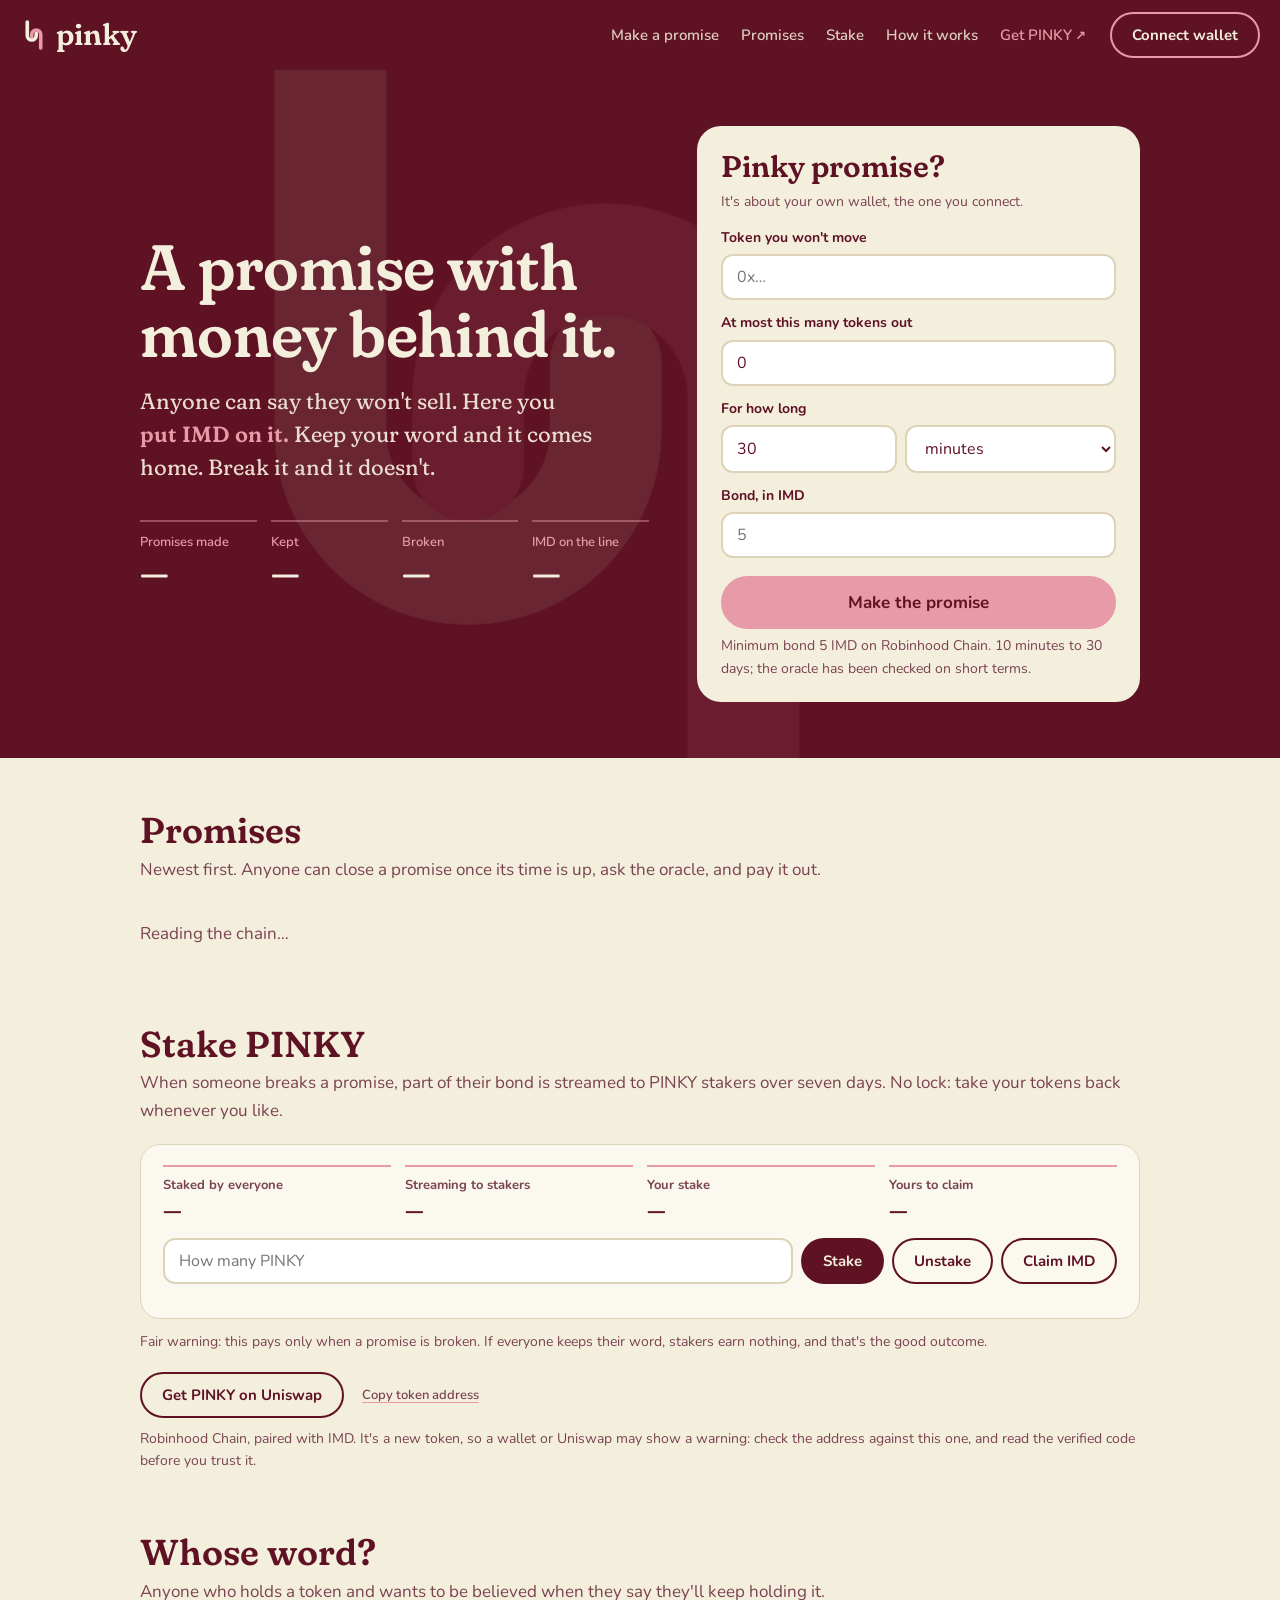
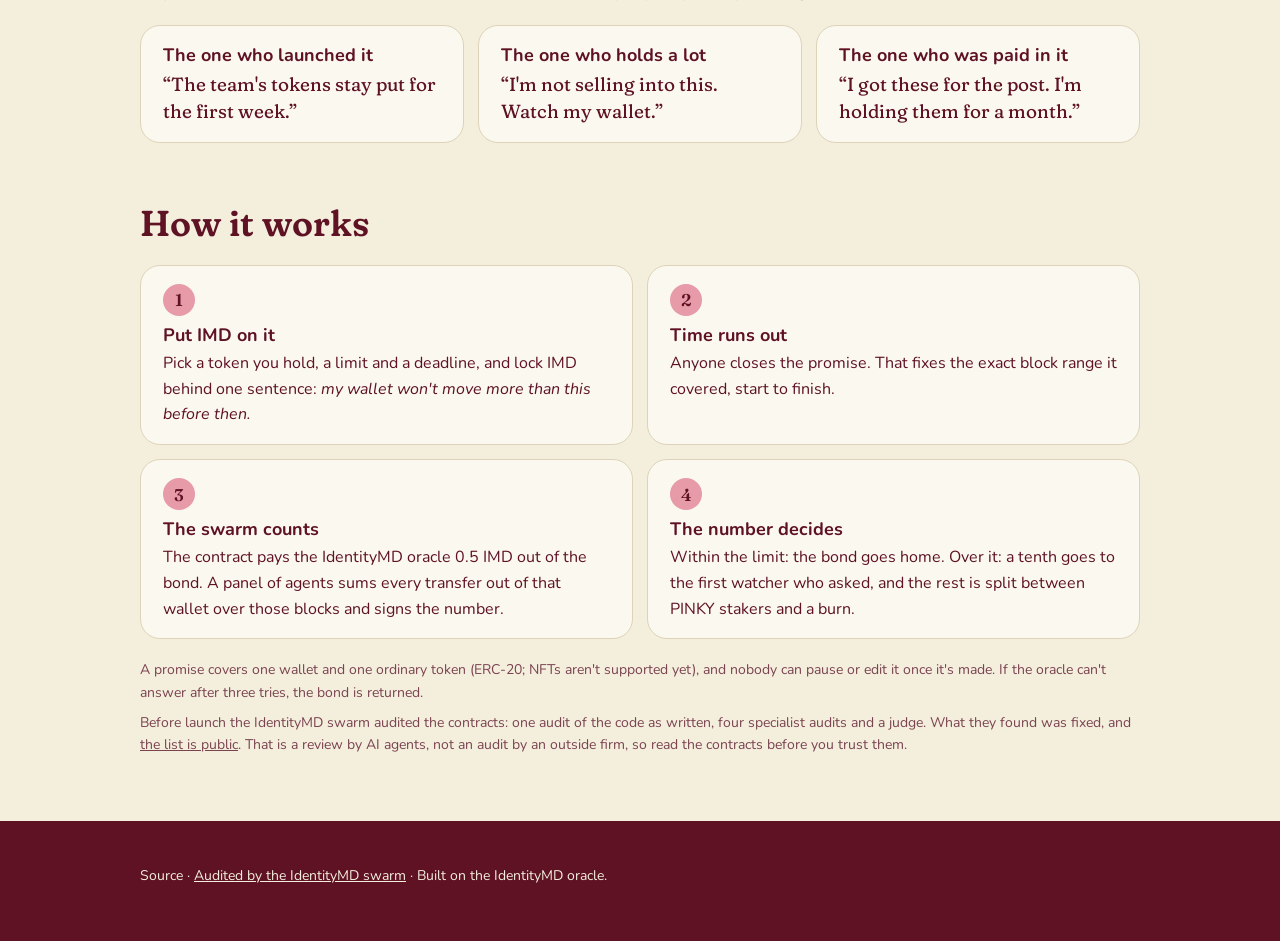
==== commit f0b413bc: "Site: Get PINKY in the header menu The menu wraps on narrow screens now that it has five items.  Co-" ====
--- a/site/index.html
+++ b/site/index.html
@@ -30,6 +30,7 @@
     <a href="#board">Promises</a>
     <a href="#stake">Stake</a>
     <a href="#how">How it works</a>
+    <a id="buyTop" class="nav-get" target="_blank" rel="noopener">Get PINKY</a>
   </nav>
   <button id="connect" class="btn ghost">Connect wallet</button>
 </header>
--- a/site/style.css
+++ b/site/style.css
@@ -207,3 +207,9 @@
 
 .fine + .fine { margin-top: 8px; }
 .get[hidden] { display: none; }
+.top nav a.nav-get { opacity: 1; color: var(--pink); }
+.top nav a.nav-get::after { content: ' \2197'; font-size: .85em; }
+.top nav a[hidden] { display: none; }
+@media (max-width: 640px) {
+  .top nav { flex-wrap: wrap; justify-content: flex-start; gap: 6px 16px; }
+}
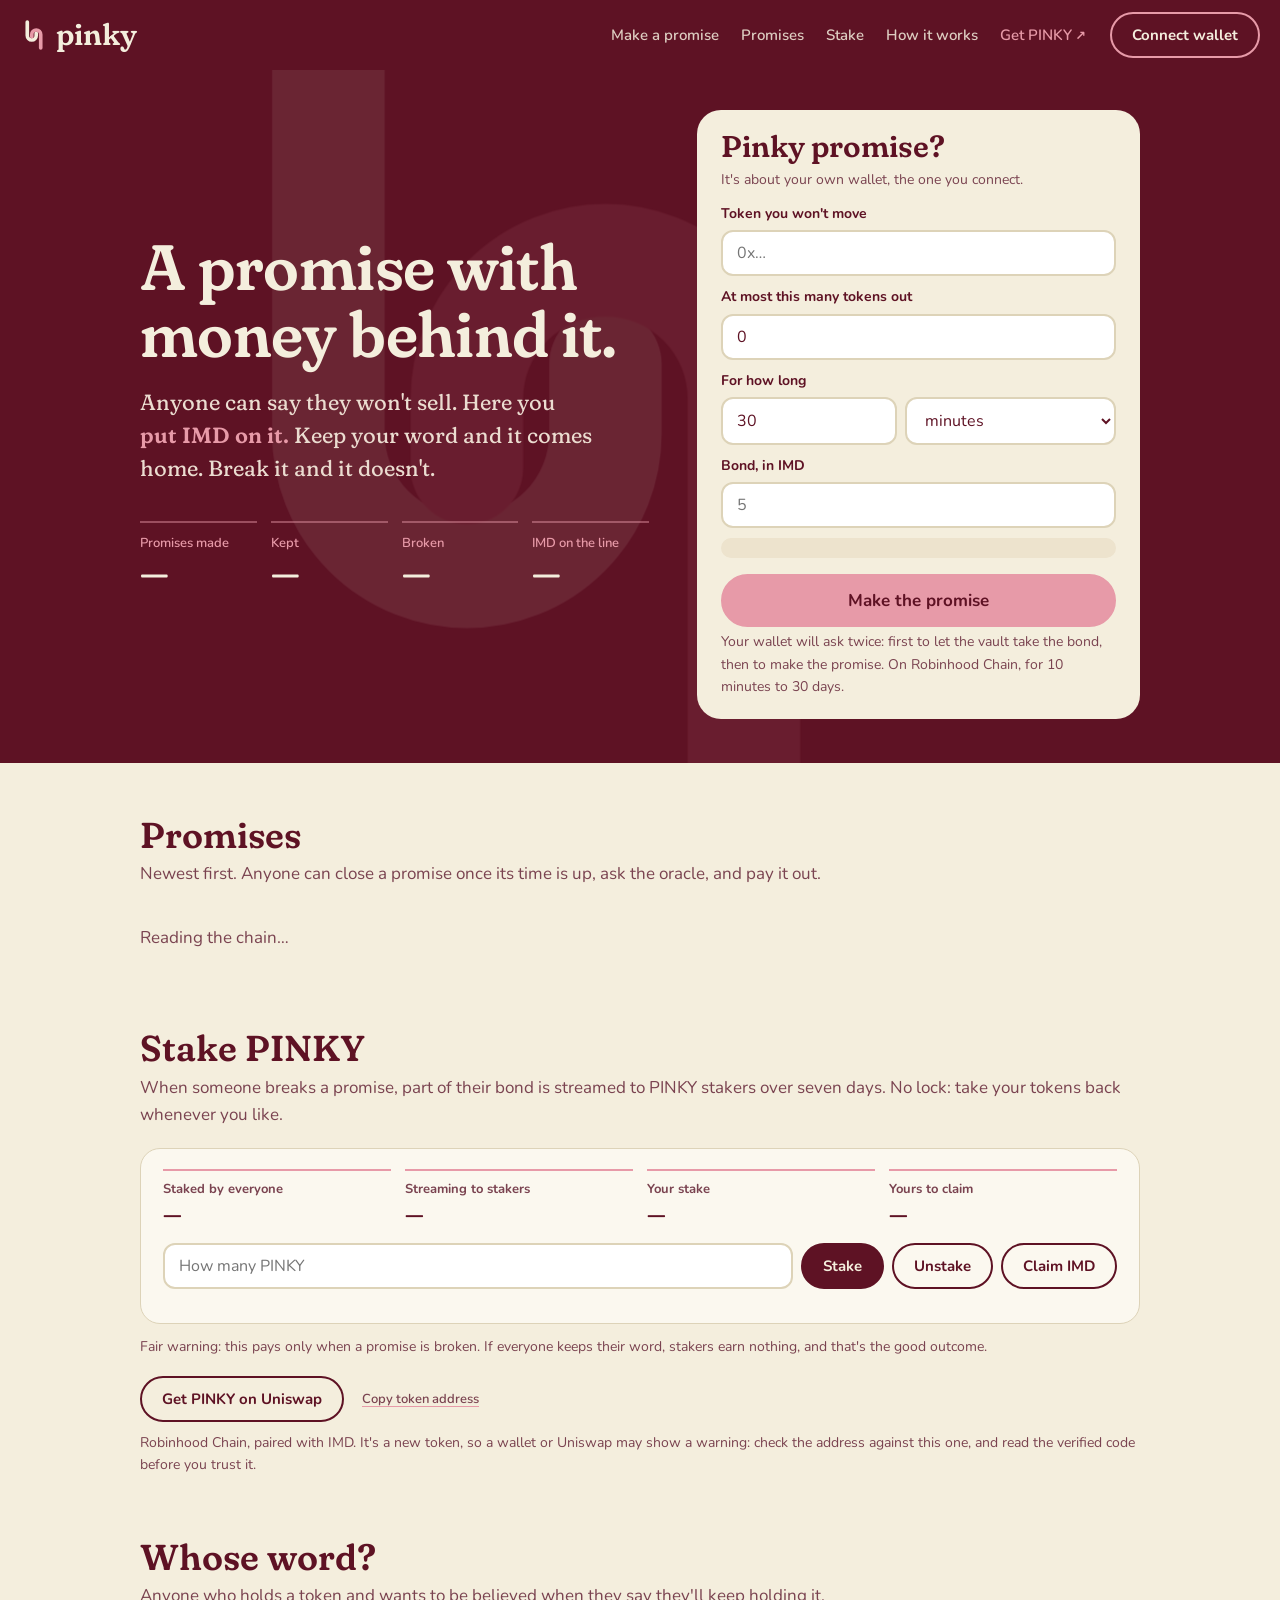
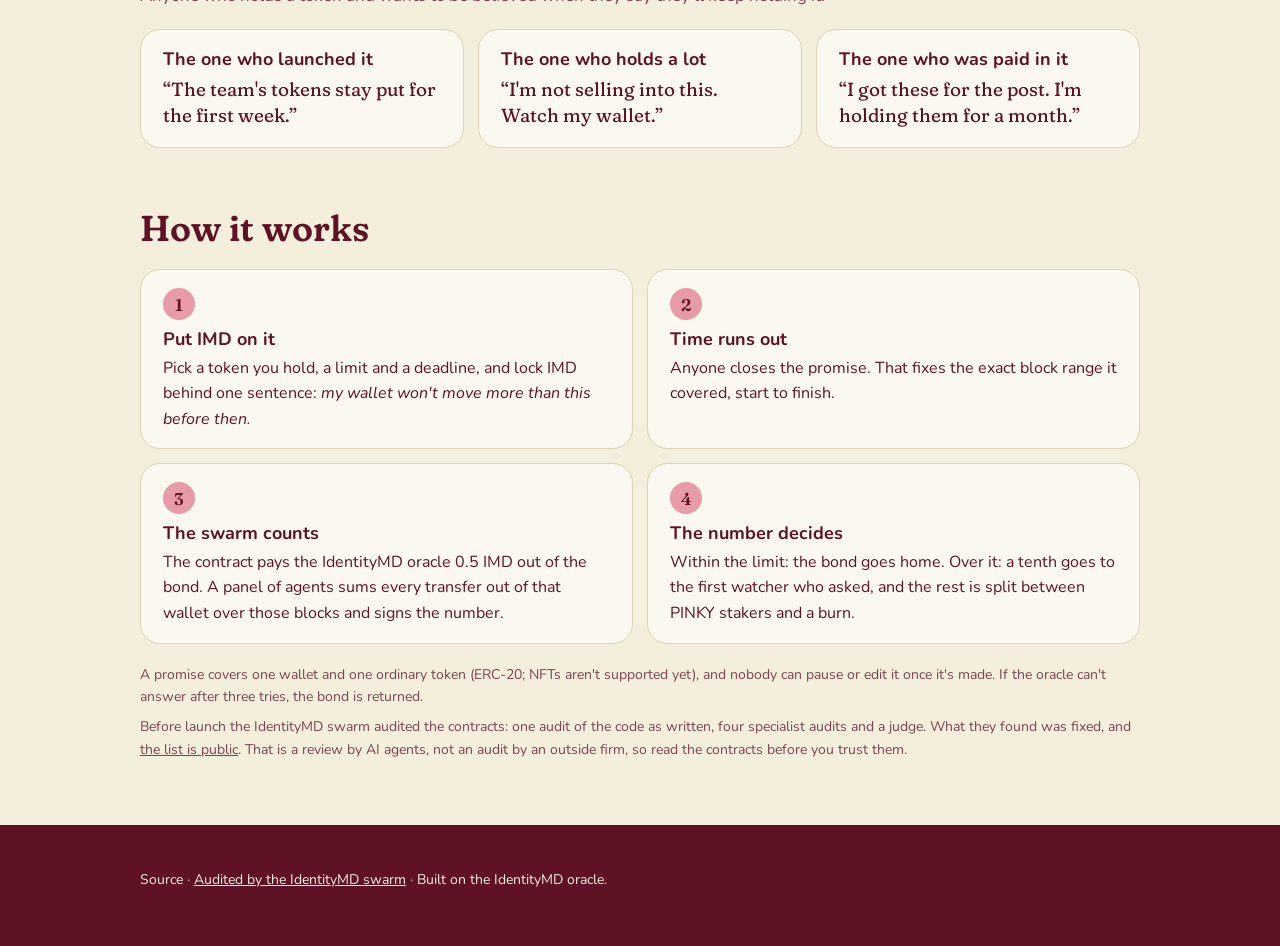
==== commit 50db35ef: "Site: say what a promise costs, and that the wallet asks twice, before anyone signs Under the bond f" ====
--- a/site/index.html
+++ b/site/index.html
@@ -58,8 +58,9 @@
         <span class="row"><input name="duration" inputmode="numeric" value="30" required><select name="unit"><option value="60">minutes</option><option value="3600">hours</option><option value="86400">days</option></select></span>
       </label>
       <label>Bond, in IMD<input name="bond" inputmode="decimal" placeholder="5" required></label>
+      <div class="sum" id="formSum" aria-live="polite"></div>
       <button class="btn pink" id="submit" type="submit">Make the promise</button>
-      <p class="fine" id="formHint">Minimum bond 5 IMD on Robinhood Chain. 10 minutes to 30 days; the oracle has been checked on short terms.</p>
+      <p class="fine">Your wallet will ask twice: first to let the vault take the bond, then to make the promise. On Robinhood Chain, for 10 minutes to 30 days.</p>
       <p id="formMsg" class="msg"></p>
     </form>
   </div>
--- a/site/style.css
+++ b/site/style.css
@@ -71,6 +71,8 @@
 .form input, .form select { font: 16px var(--sans); padding: 10px 14px; border: 2px solid var(--line); border-radius: 12px; background: #fff; color: var(--wine); min-width: 0; width: 100%; }
 .form input:focus, .form select:focus { outline: none; border-color: var(--pink); }
 .form .row { display: grid; grid-template-columns: minmax(0, 1fr) minmax(0, 1.2fr); gap: 8px; }
+.sum { padding: 10px 14px; border-radius: 12px; background: #EDE3CD; font-size: 14px; line-height: 1.5; }
+.sum b { font-weight: 700; }
 .form button { margin-top: 6px; font-size: 17px; padding: 13px 20px; }
 .msg { font-size: 15px; margin: 0; }
 .msg:empty { display: none; }
@@ -206,10 +208,12 @@
 }
 
 .fine + .fine { margin-top: 8px; }
-.get[hidden] { display: none; }
+.get[hidden] { display: none; }
 .top nav a.nav-get { opacity: 1; color: var(--pink); }
 .top nav a.nav-get::after { content: ' \2197'; font-size: .85em; }
 .top nav a[hidden] { display: none; }
 @media (max-width: 640px) {
   .top nav { flex-wrap: wrap; justify-content: flex-start; gap: 6px 16px; }
-}
+}
+.hero { padding-top: 40px; padding-bottom: 44px; }
+.form { gap: 10px; padding: 20px 24px 18px; }
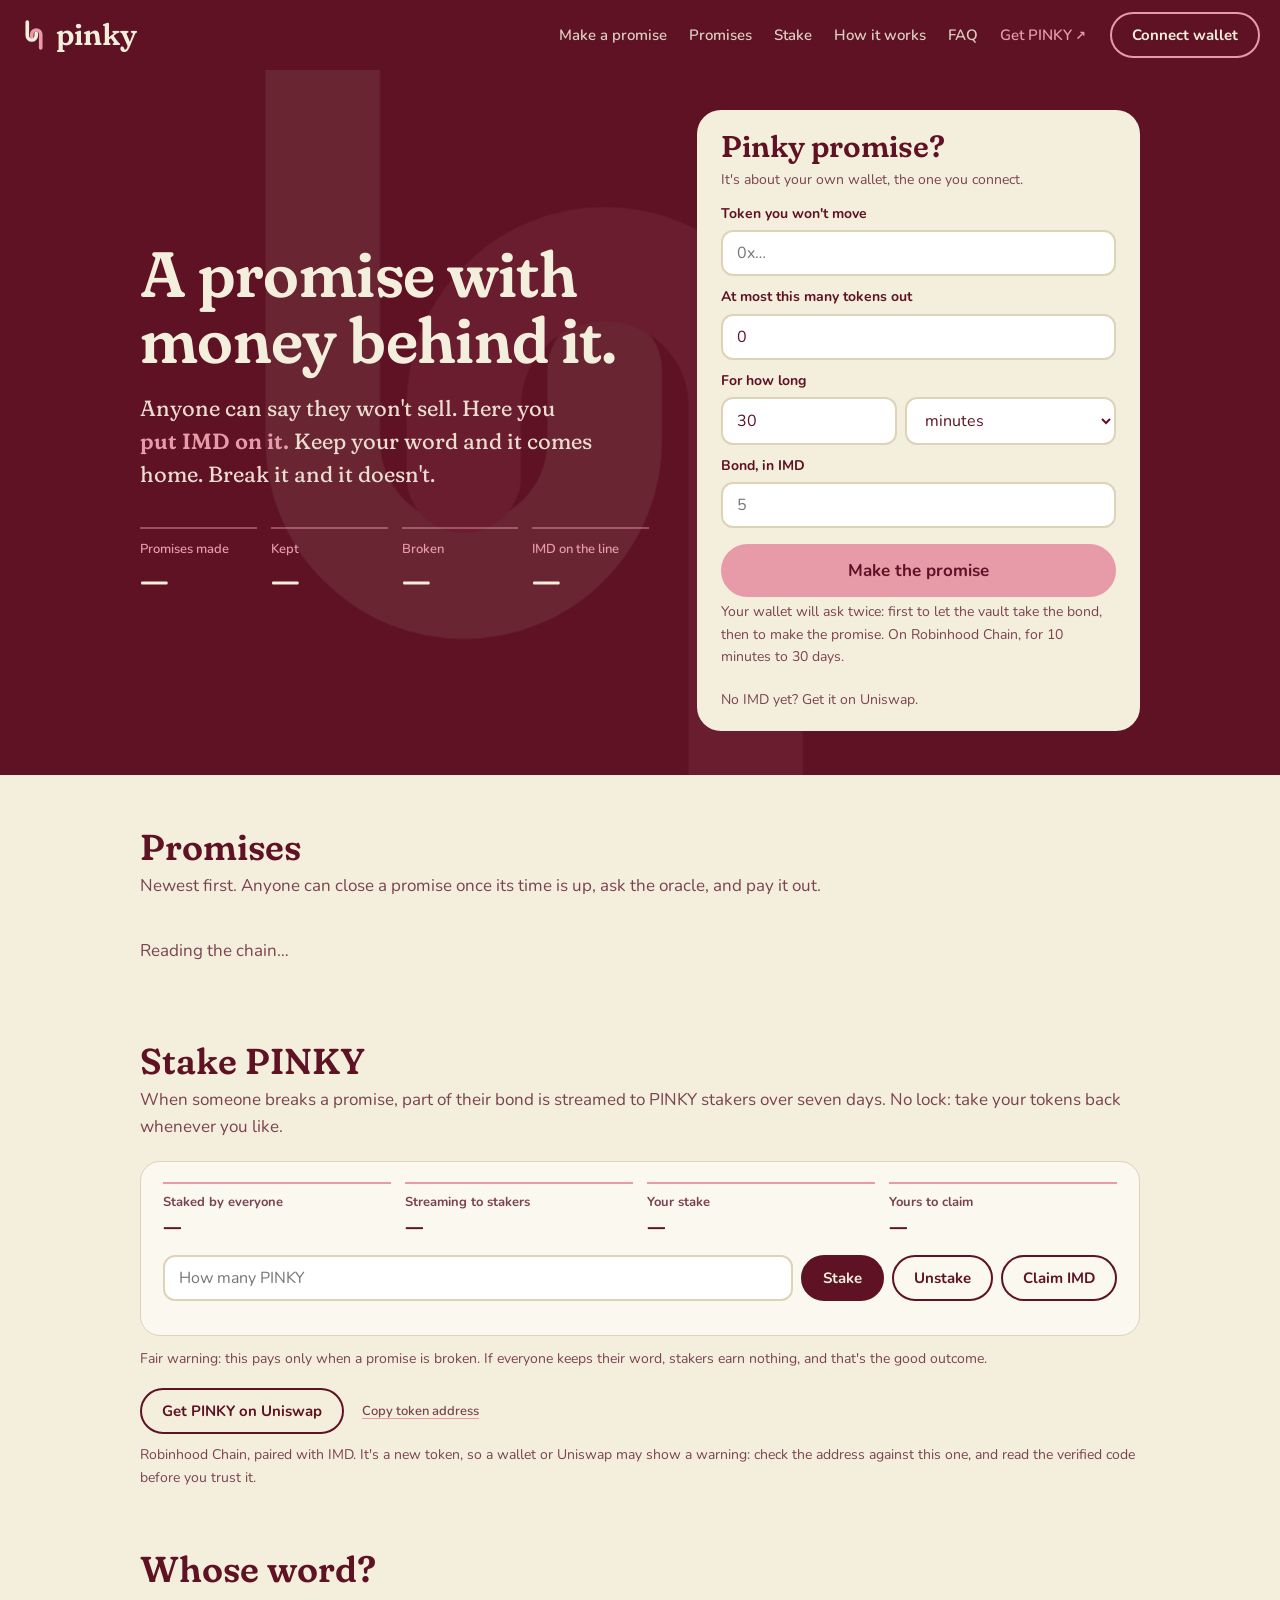
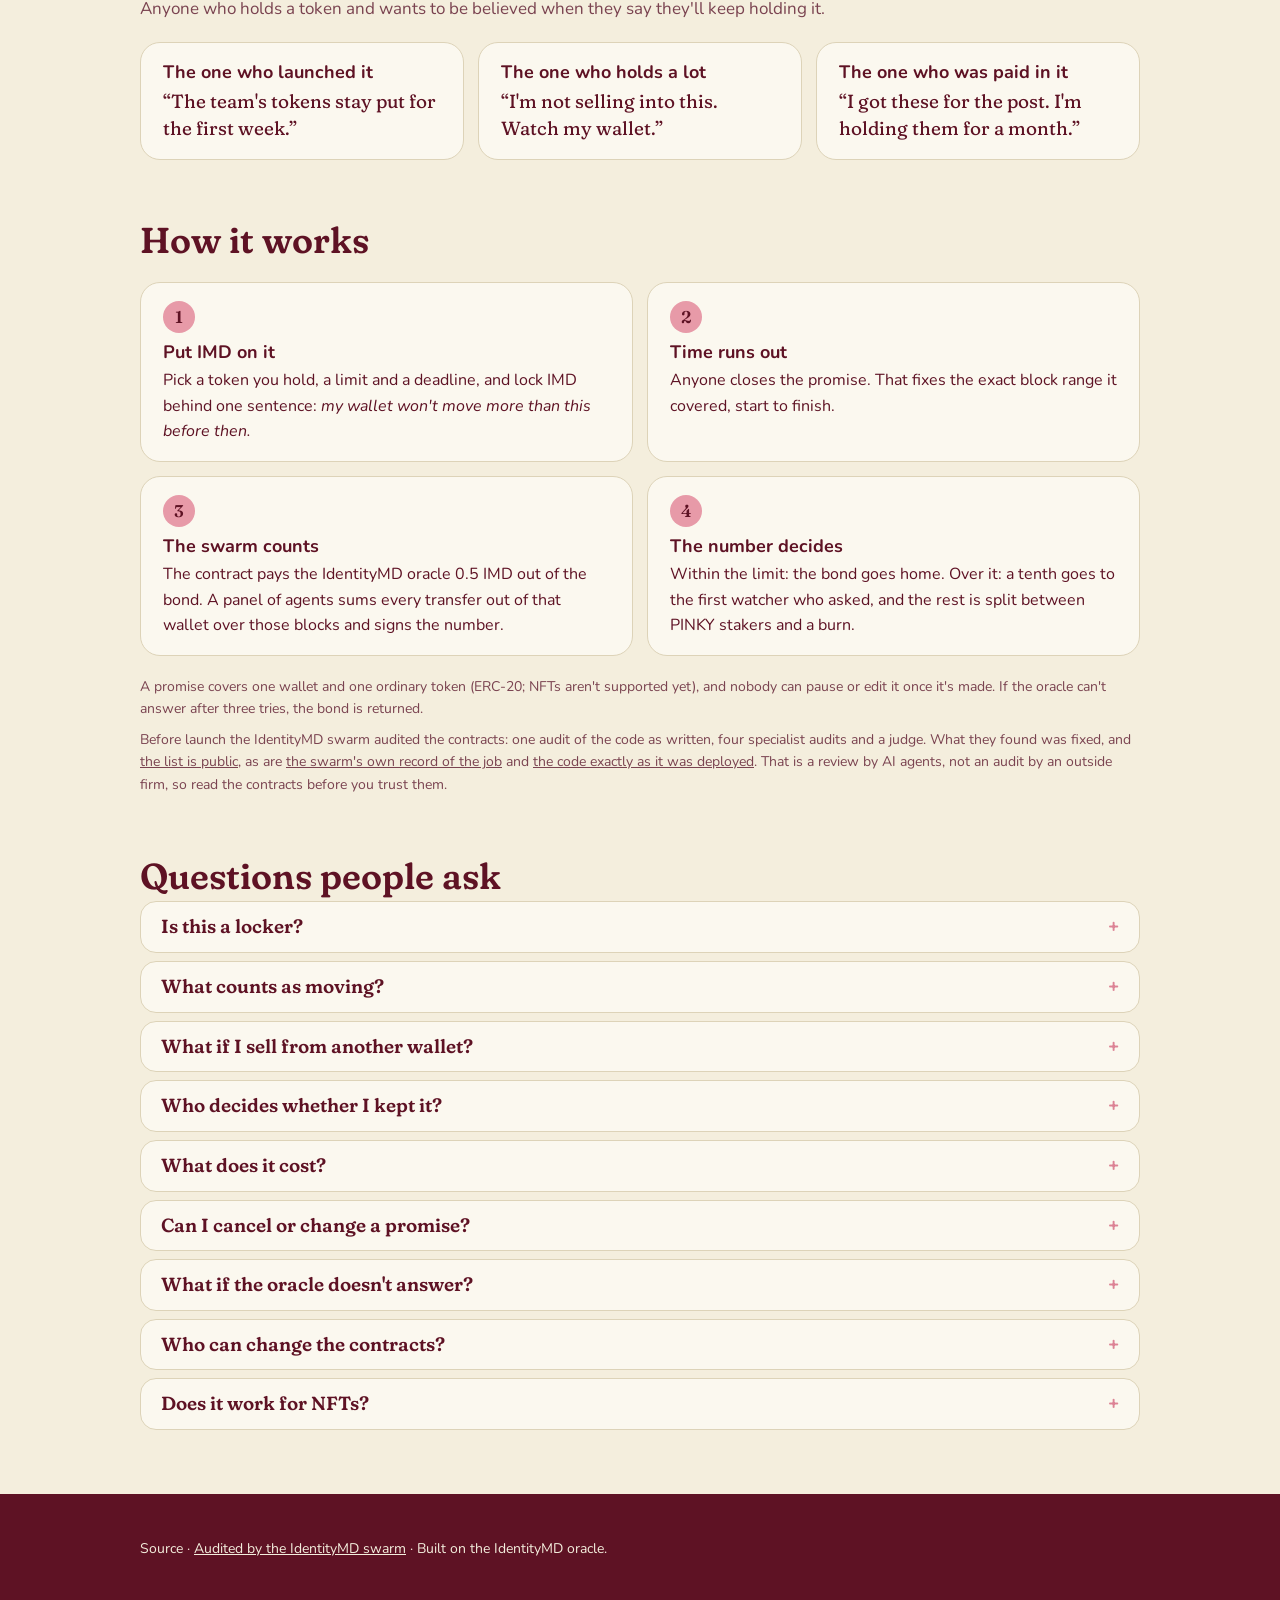
==== commit a7a0375c: "Add questions, sharing, wallet records and a way to get IMD - A questions section with the nine thin" ====
--- a/site/index.html
+++ b/site/index.html
@@ -30,6 +30,7 @@
     <a href="#board">Promises</a>
     <a href="#stake">Stake</a>
     <a href="#how">How it works</a>
+    <a href="#faq">FAQ</a>
     <a id="buyTop" class="nav-get" target="_blank" rel="noopener">Get PINKY</a>
   </nav>
   <button id="connect" class="btn ghost">Connect wallet</button>
@@ -61,6 +62,7 @@
       <div class="sum" id="formSum" aria-live="polite"></div>
       <button class="btn pink" id="submit" type="submit">Make the promise</button>
       <p class="fine">Your wallet will ask twice: first to let the vault take the bond, then to make the promise. On Robinhood Chain, for 10 minutes to 30 days.</p>
+      <p class="fine" id="needImd">No IMD yet? <a id="getImd" target="_blank" rel="noopener">Get it on Uniswap</a>.</p>
       <p id="formMsg" class="msg"></p>
     </form>
   </div>
@@ -71,7 +73,8 @@
 
   <section id="board">
     <h2>Promises</h2>
-    <p class="sub">Newest first. Anyone can close a promise once its time is up, ask the oracle, and pay it out.</p>
+    <p class="sub">Newest first. Anyone can close a promise once its time is up, ask the oracle, and pay it out. <a id="minePromises" href="#" hidden>Show only mine</a></p>
+    <p id="walletView" class="wallet-view" hidden></p>
     <div id="cards" class="cards"><p class="empty">Reading the chain…</p></div>
   </section>
 
@@ -122,7 +125,22 @@
       <li><h3>The number decides</h3><p>Within the limit: the bond goes home. Over it: a tenth goes to the first watcher who asked, and the rest is split between PINKY stakers and a burn.</p></li>
     </ol>
     <p class="fine">A promise covers one wallet and one ordinary token (ERC-20; NFTs aren't supported yet), and nobody can pause or edit it once it's made. If the oracle can't answer after three tries, the bond is returned.</p>
-    <p class="fine">Before launch the IdentityMD swarm audited the contracts: one audit of the code as written, four specialist audits and a judge. What they found was fixed, and <a href="https://github.com/hexysdev/pinky/blob/main/ADAPTATION.md" target="_blank" rel="noopener">the list is public</a>. That is a review by AI agents, not an audit by an outside firm, so read the contracts before you trust them.</p>
+    <p class="fine">Before launch the IdentityMD swarm audited the contracts: one audit of the code as written, four specialist audits and a judge. What they found was fixed, and <a href="https://github.com/hexysdev/pinky/blob/main/ADAPTATION.md" target="_blank" rel="noopener">the list is public</a>, as are <a href="https://api.imd.fun/jobs/13613dc2-172f-4b34-b1a6-17de4f20f4df" target="_blank" rel="noopener">the swarm's own record of the job</a> and <a href="https://github.com/identity-md-launches/launch-1166-pinkystaking-pinkyvault" target="_blank" rel="noopener">the code exactly as it was deployed</a>. That is a review by AI agents, not an audit by an outside firm, so read the contracts before you trust them.</p>
+  </section>
+
+  <section id="faq">
+    <h2>Questions people ask</h2>
+    <div class="faq">
+      <details><summary>Is this a locker?</summary><p>No. A locker takes your tokens away. Pinky never touches them: they stay in your wallet and you can sell any minute. What you lock is IMD, and selling costs you that.</p></details>
+      <details><summary>What counts as moving?</summary><p>Every transfer of that token out of the wallet: a sale, a send to your other wallet, a deposit into staking or a pool. Tokens coming in don't count.</p></details>
+      <details><summary>What if I sell from another wallet?</summary><p>Then the promise doesn't see it. A promise covers one wallet, the one that made it. That's why the board says whose wallet it is and how much it holds.</p></details>
+      <details><summary>Who decides whether I kept it?</summary><p>The IdentityMD oracle. A panel of agents sums every transfer out of the wallet over the exact blocks the promise covered, and the contract only accepts a number the oracle has signed. Nobody here can overrule it.</p></details>
+      <details><summary>What does it cost?</summary><p>One oracle question, 0.5 IMD, taken from the bond when someone asks. Keep your word and the rest comes home. Plus gas on Robinhood Chain for your two signatures.</p></details>
+      <details><summary>Can I cancel or change a promise?</summary><p>No. Not you, not us. Once it's made, it runs until the deadline, and it keeps counting until someone closes it, so close it yourself when the time is up.</p></details>
+      <details><summary>What if the oracle doesn't answer?</summary><p>Anyone can ask again after a day, three times in all. After three failed tries, or a week after closing, the rest of the bond goes back to you.</p></details>
+      <details><summary>Who can change the contracts?</summary><p>Nobody can change the code. The vault's owner can point it at another oracle signer or Intake, which is a real trust point: the owner is <span class="mono">0x89d6…f8ef</span>, the team's wallet. Staking has no owner at all.</p></details>
+      <details><summary>Does it work for NFTs?</summary><p>Not yet. A promise counts amounts, and an NFT transfer carries a token id instead. The form refuses an NFT address so nobody gets a promise that can't be judged.</p></details>
+    </div>
   </section>
 </main>
 
--- a/site/style.css
+++ b/site/style.css
@@ -72,7 +72,11 @@
 .form input:focus, .form select:focus { outline: none; border-color: var(--pink); }
 .form .row { display: grid; grid-template-columns: minmax(0, 1fr) minmax(0, 1.2fr); gap: 8px; }
 .sum { padding: 10px 14px; border-radius: 12px; background: #EDE3CD; font-size: 14px; line-height: 1.5; }
+.sum:empty { display: none; }
 .sum b { font-weight: 700; }
+.sum p { margin: 0; }
+.sum p + p { margin-top: 6px; }
+.sum-say { font: 500 17px/1.35 var(--display); font-variation-settings: 'SOFT' 100, 'WONK' 0; }
 .form button { margin-top: 6px; font-size: 17px; padding: 13px 20px; }
 .msg { font-size: 15px; margin: 0; }
 .msg:empty { display: none; }
@@ -111,6 +115,22 @@
 /* The promise a link pointed at. */
 .card.linked { border-color: var(--pink-deep); box-shadow: 0 0 0 3px var(--pink); }
 .card { scroll-margin-top: 90px; }
+.shares { display: flex; gap: 14px; margin-left: auto; }
+.shares .share { margin-left: 0; }
+.wallet-view { margin: -8px 0 16px; padding: 10px 14px; border-radius: 12px; background: #EDE3CD; font-size: 15px; }
+.wallet-view[hidden] { display: none; }
+.wallet-view a { text-decoration-color: var(--pink); }
+.sub a { text-decoration-color: var(--pink); }
+.sub a[hidden], .fine[hidden] { display: none; }
+
+.faq { display: grid; gap: 8px; }
+.faq details { background: var(--paper); border: 1px solid var(--line); border-radius: 16px; padding: 12px 20px; }
+.faq summary { cursor: pointer; font: 600 19px/1.35 var(--display); font-variation-settings: 'SOFT' 100, 'WONK' 0; list-style: none; }
+.faq summary::-webkit-details-marker { display: none; }
+.faq summary::after { content: '+'; float: right; color: var(--pink-deep); font-weight: 700; }
+.faq details[open] summary::after { content: '2'; }
+.faq p { margin: 8px 0 2px; font-size: 16px; }
+.mono { font-family: var(--mono); font-size: .9em; }
 .hooks .h1 { stroke: var(--wine); }
 .hooks .h2 { stroke: var(--pink-deep); }
 .hooks path { transition: transform .6s cubic-bezier(.3, 1.4, .5, 1); }
@@ -216,4 +236,4 @@
   .top nav { flex-wrap: wrap; justify-content: flex-start; gap: 6px 16px; }
 }
 .hero { padding-top: 40px; padding-bottom: 44px; }
-.form { gap: 10px; padding: 20px 24px 18px; }
+.form { gap: 10px; padding: 20px 24px 18px; }
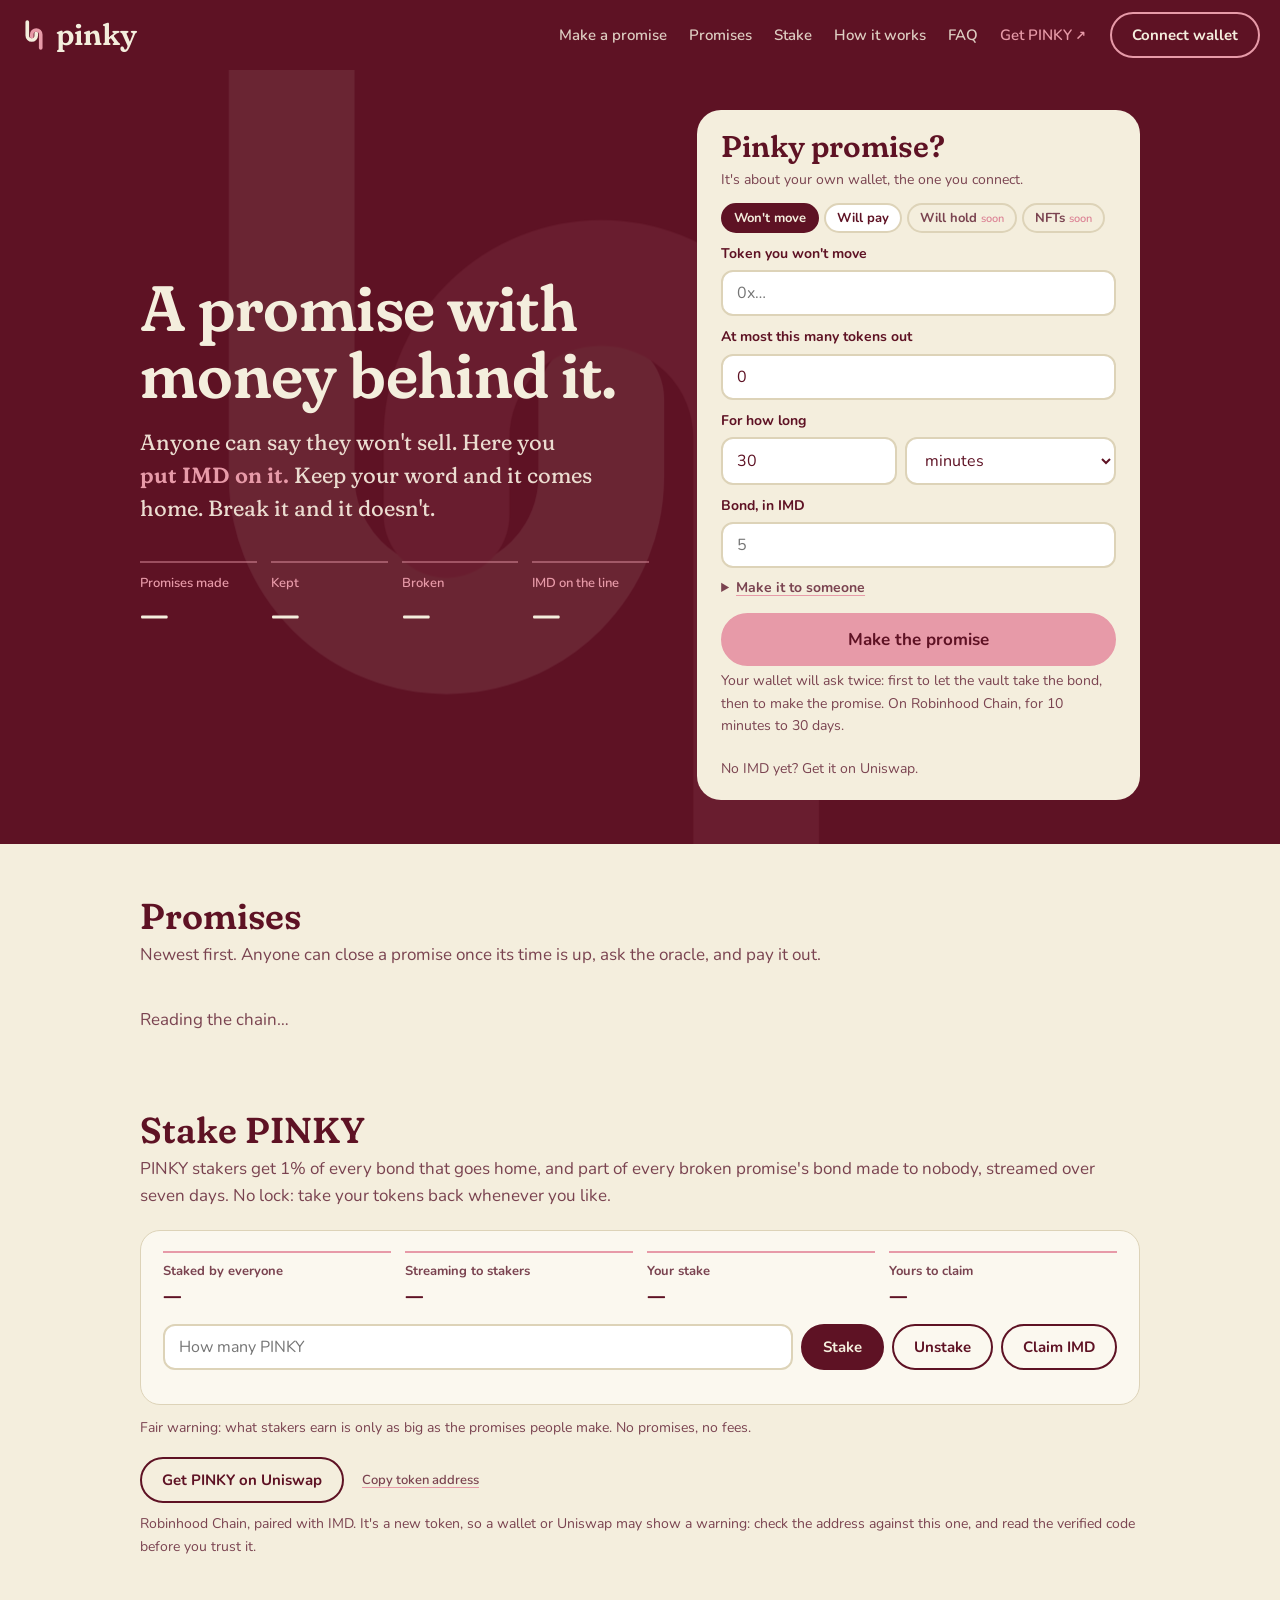
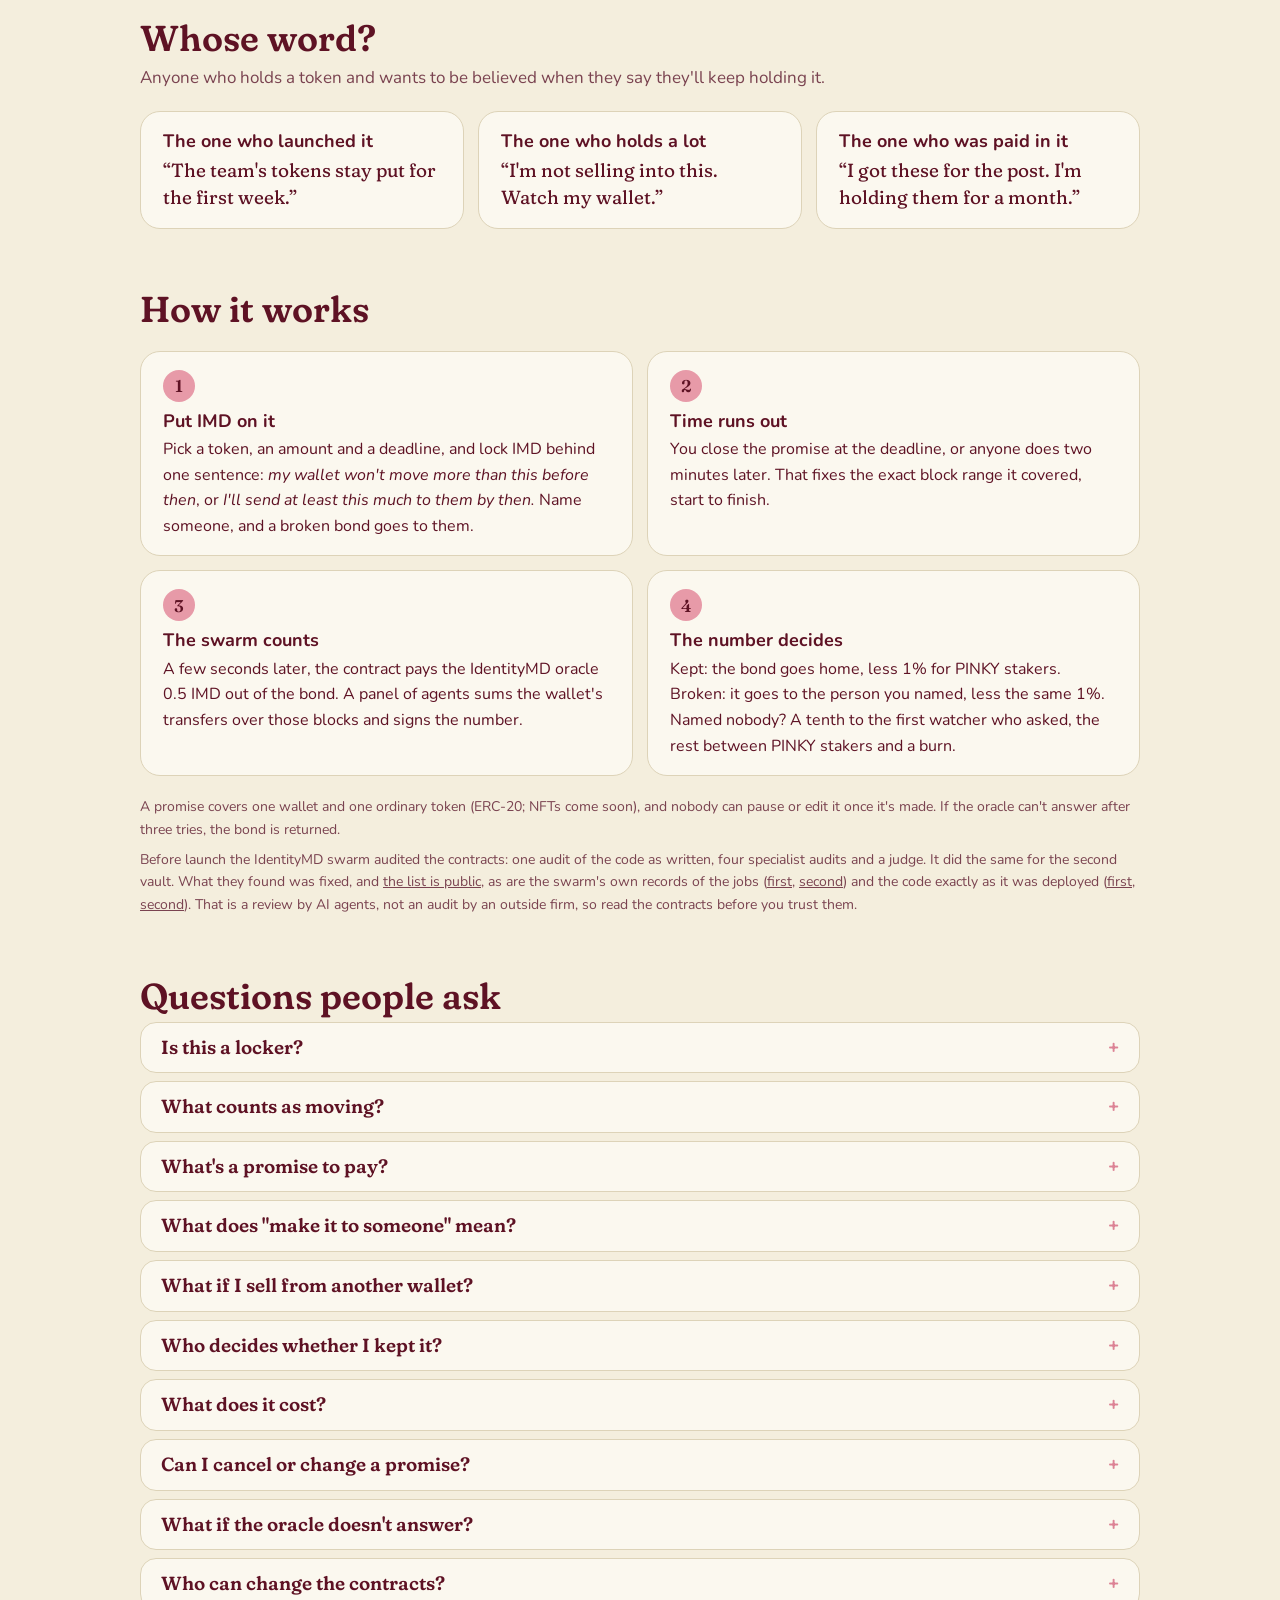
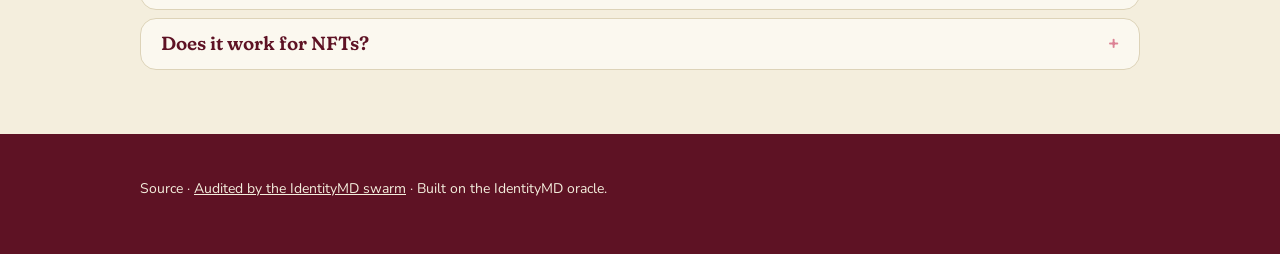
==== commit 12e560b1: "Open the site to the second vault New promises go to PinkyVaultV2. The form picks the kind: Won't mo" ====
--- a/site/index.html
+++ b/site/index.html
@@ -53,12 +53,24 @@
     <form id="form" class="form">
       <h2 id="make">Pinky promise?</h2>
       <p class="fine">It's about your own wallet, the one you connect.</p>
-      <label>Token you won't move<input name="token" placeholder="0x…" autocomplete="off" required></label>
-      <label>At most this many tokens out<input name="maxOut" inputmode="decimal" placeholder="0" value="0" required></label>
+      <div class="kinds" role="radiogroup" aria-label="What you promise">
+        <label><input type="radio" name="kind" value="0" checked><span>Won't move</span></label>
+        <label><input type="radio" name="kind" value="1"><span>Will pay</span></label>
+        <label class="soon" title="Coming once the oracle has answered one"><input type="radio" name="kind" value="2" disabled><span>Will hold <i>soon</i></span></label>
+        <label class="soon" title="Coming once the oracle has answered one"><input type="radio" name="kind" value="3" disabled><span>NFTs <i>soon</i></span></label>
+      </div>
+      <label><span id="tokenLabel">Token you won't move</span><input name="token" placeholder="0x…" autocomplete="off" required></label>
+      <label id="toField" hidden>Who you'll pay<input name="target" placeholder="0x…" autocomplete="off"></label>
+      <label><span id="amountLabel">At most this many tokens out</span><input name="maxOut" inputmode="decimal" placeholder="0" value="0" required></label>
       <label>For how long
         <span class="row"><input name="duration" inputmode="numeric" value="30" required><select name="unit"><option value="60">minutes</option><option value="3600">hours</option><option value="86400">days</option></select></span>
       </label>
       <label>Bond, in IMD<input name="bond" inputmode="decimal" placeholder="5" required></label>
+      <details class="to-someone" id="toSomeone">
+        <summary>Make it to someone</summary>
+        <label>If I break it, the bond goes to<input name="beneficiary" placeholder="0x…" autocomplete="off"></label>
+        <p class="fine" id="toSomeoneHint">Leave it empty and a broken bond is split: a tenth to whoever asks first, the rest between PINKY stakers and a burn.</p>
+      </details>
       <div class="sum" id="formSum" aria-live="polite"></div>
       <button class="btn pink" id="submit" type="submit">Make the promise</button>
       <p class="fine">Your wallet will ask twice: first to let the vault take the bond, then to make the promise. On Robinhood Chain, for 10 minutes to 30 days.</p>
@@ -80,7 +92,7 @@
 
   <section id="stake">
     <h2>Stake PINKY</h2>
-    <p class="sub">When someone breaks a promise, part of their bond is streamed to PINKY stakers over seven days. No lock: take your tokens back whenever you like.</p>
+    <p class="sub">PINKY stakers get 1% of every bond that goes home, and part of every broken promise's bond made to nobody, streamed over seven days. No lock: take your tokens back whenever you like.</p>
     <div class="pool">
       <dl class="pool-stats">
         <div><dt>Staked by everyone</dt><dd id="poolTotal">—</dd></div>
@@ -96,9 +108,10 @@
         <button class="btn light" id="claimBtn" type="button">Claim IMD</button>
       </div>
       <p class="fine" id="poolHint"></p>
+      <p class="fine" id="feesLine" hidden>Fees waiting for stakers: <b id="feesWaiting">—</b>. <button class="share" id="sendFees" type="button">Send them to stakers</button></p>
       <p id="poolMsg" class="msg"></p>
     </div>
-    <p class="fine">Fair warning: this pays only when a promise is broken. If everyone keeps their word, stakers earn nothing, and that's the good outcome.</p>
+    <p class="fine">Fair warning: what stakers earn is only as big as the promises people make. No promises, no fees.</p>
     <div class="get">
       <a class="btn light" id="buy" target="_blank" rel="noopener">Get PINKY on Uniswap</a>
       <button class="share" id="copyToken" type="button">Copy token address</button>
@@ -119,13 +132,13 @@
   <section id="how">
     <h2>How it works</h2>
     <ol class="steps">
-      <li><h3>Put IMD on it</h3><p>Pick a token you hold, a limit and a deadline, and lock IMD behind one sentence: <em>my wallet won't move more than this before then.</em></p></li>
-      <li><h3>Time runs out</h3><p>Anyone closes the promise. That fixes the exact block range it covered, start to finish.</p></li>
-      <li><h3>The swarm counts</h3><p>The contract pays the IdentityMD oracle 0.5 IMD out of the bond. A panel of agents sums every transfer out of that wallet over those blocks and signs the number.</p></li>
-      <li><h3>The number decides</h3><p>Within the limit: the bond goes home. Over it: a tenth goes to the first watcher who asked, and the rest is split between PINKY stakers and a burn.</p></li>
+      <li><h3>Put IMD on it</h3><p>Pick a token, an amount and a deadline, and lock IMD behind one sentence: <em>my wallet won't move more than this before then</em>, or <em>I'll send at least this much to them by then.</em> Name someone, and a broken bond goes to them.</p></li>
+      <li><h3>Time runs out</h3><p>You close the promise at the deadline, or anyone does two minutes later. That fixes the exact block range it covered, start to finish.</p></li>
+      <li><h3>The swarm counts</h3><p>A few seconds later, the contract pays the IdentityMD oracle 0.5 IMD out of the bond. A panel of agents sums the wallet's transfers over those blocks and signs the number.</p></li>
+      <li><h3>The number decides</h3><p>Kept: the bond goes home, less 1% for PINKY stakers. Broken: it goes to the person you named, less the same 1%. Named nobody? A tenth to the first watcher who asked, the rest between PINKY stakers and a burn.</p></li>
     </ol>
-    <p class="fine">A promise covers one wallet and one ordinary token (ERC-20; NFTs aren't supported yet), and nobody can pause or edit it once it's made. If the oracle can't answer after three tries, the bond is returned.</p>
-    <p class="fine">Before launch the IdentityMD swarm audited the contracts: one audit of the code as written, four specialist audits and a judge. What they found was fixed, and <a href="https://github.com/hexysdev/pinky/blob/main/ADAPTATION.md" target="_blank" rel="noopener">the list is public</a>, as are <a href="https://api.imd.fun/jobs/13613dc2-172f-4b34-b1a6-17de4f20f4df" target="_blank" rel="noopener">the swarm's own record of the job</a> and <a href="https://github.com/identity-md-launches/launch-1166-pinkystaking-pinkyvault" target="_blank" rel="noopener">the code exactly as it was deployed</a>. That is a review by AI agents, not an audit by an outside firm, so read the contracts before you trust them.</p>
+    <p class="fine">A promise covers one wallet and one ordinary token (ERC-20; NFTs come soon), and nobody can pause or edit it once it's made. If the oracle can't answer after three tries, the bond is returned.</p>
+    <p class="fine">Before launch the IdentityMD swarm audited the contracts: one audit of the code as written, four specialist audits and a judge. It did the same for the second vault. What they found was fixed, and <a href="https://github.com/hexysdev/pinky/blob/main/ADAPTATION.md" target="_blank" rel="noopener">the list is public</a>, as are the swarm's own records of the jobs (<a href="https://api.imd.fun/jobs/13613dc2-172f-4b34-b1a6-17de4f20f4df" target="_blank" rel="noopener">first</a>, <a href="https://api.imd.fun/jobs/20495dfc-416c-4eed-9379-051636eed003" target="_blank" rel="noopener">second</a>) and the code exactly as it was deployed (<a href="https://github.com/identity-md-launches/launch-1166-pinkystaking-pinkyvault" target="_blank" rel="noopener">first</a>, <a href="https://github.com/identity-md-launches/launch-1840-pinkyvaultv2" target="_blank" rel="noopener">second</a>). That is a review by AI agents, not an audit by an outside firm, so read the contracts before you trust them.</p>
   </section>
 
   <section id="faq">
@@ -133,13 +146,15 @@
     <div class="faq">
       <details><summary>Is this a locker?</summary><p>No. A locker takes your tokens away. Pinky never touches them: they stay in your wallet and you can sell any minute. What you lock is IMD, and selling costs you that.</p></details>
       <details><summary>What counts as moving?</summary><p>Every transfer of that token out of the wallet: a sale, a send to your other wallet, a deposit into staking or a pool. Tokens coming in don't count.</p></details>
+      <details><summary>What's a promise to pay?</summary><p>A promise the other way round: <em>I'll send at least this much of this token to this address by then.</em> The oracle sums what actually reached them from your wallet. Short of it, and the bond goes to them instead. Good for a deal: a payment you owe, tokens you said you'd hand out, a buyback you announced.</p></details>
+      <details><summary>What does "make it to someone" mean?</summary><p>You name an address. If you break your word, your bond goes to them, less 1%, instead of being split between a watcher, stakers and a burn. A promise to pay is made to the person you pay unless you name someone else.</p></details>
       <details><summary>What if I sell from another wallet?</summary><p>Then the promise doesn't see it. A promise covers one wallet, the one that made it. That's why the board says whose wallet it is and how much it holds.</p></details>
       <details><summary>Who decides whether I kept it?</summary><p>The IdentityMD oracle. A panel of agents sums every transfer out of the wallet over the exact blocks the promise covered, and the contract only accepts a number the oracle has signed. Nobody here can overrule it.</p></details>
-      <details><summary>What does it cost?</summary><p>One oracle question, 0.5 IMD, taken from the bond when someone asks. Keep your word and the rest comes home. Plus gas on Robinhood Chain for your two signatures.</p></details>
-      <details><summary>Can I cancel or change a promise?</summary><p>No. Not you, not us. Once it's made, it runs until the deadline, and it keeps counting until someone closes it, so close it yourself when the time is up.</p></details>
-      <details><summary>What if the oracle doesn't answer?</summary><p>Anyone can ask again after a day, three times in all. After three failed tries, or a week after closing, the rest of the bond goes back to you.</p></details>
-      <details><summary>Who can change the contracts?</summary><p>Nobody can change the code. The vault's owner can point it at another oracle signer or Intake, which is a real trust point: the owner is <span class="mono">0x89d6…f8ef</span>, the team's wallet. Staking has no owner at all.</p></details>
-      <details><summary>Does it work for NFTs?</summary><p>Not yet. A promise counts amounts, and an NFT transfer carries a token id instead. The form refuses an NFT address so nobody gets a promise that can't be judged.</p></details>
+      <details><summary>What does it cost?</summary><p>One oracle question, 0.5 IMD, taken from the bond when someone asks, and 1% of what's left when it goes home, which goes to PINKY stakers. Plus gas on Robinhood Chain for your signatures.</p></details>
+      <details><summary>Can I cancel or change a promise?</summary><p>No. Not you, not us. Once it's made, it runs until the deadline, and it keeps counting until someone closes it, so close it yourself when the time is up: you can from the very second, everyone else two minutes later.</p></details>
+      <details><summary>What if the oracle doesn't answer?</summary><p>If the panel can't agree, the oracle says so and anyone can ask again right away. If it just stays quiet, anyone can ask again after a day. Three tries in all; after that, or a week after closing, the rest of the bond goes back to you.</p></details>
+      <details><summary>Who can change the contracts?</summary><p>Nobody can change the code. The vault's owner can point it at another oracle signer or Intake, which is a real trust point: the owner is <span class="mono">0x89d6…f8ef</span>, the team's wallet. In the second vault any such change is announced on chain and takes effect only after seven days. Staking has no owner at all.</p></details>
+      <details><summary>Does it work for NFTs?</summary><p>Soon. The second vault already knows how to count NFT transfers and to check what a wallet holds at the deadline. We're switching those on once the oracle has answered one of each for real. Until then the form refuses an NFT address, so nobody gets a promise that can't be judged.</p></details>
     </div>
   </section>
 </main>
--- a/site/style.css
+++ b/site/style.css
@@ -237,3 +237,18 @@
 }
 .hero { padding-top: 40px; padding-bottom: 44px; }
 .form { gap: 10px; padding: 20px 24px 18px; }
+
+/* The kind of promise: a row of pills, the ones not switched on yet greyed out. */
+.kinds { display: flex; flex-wrap: wrap; gap: 5px; }
+.kinds label { display: block; position: relative; }
+.kinds input { position: absolute; opacity: 0; width: 1px; height: 1px; }
+.kinds span { display: inline-block; padding: 4px 11px; border: 2px solid var(--line); border-radius: 999px; background: #fff; font: 700 13px var(--sans); cursor: pointer; white-space: nowrap; }
+.kinds input:checked + span { background: var(--wine); border-color: var(--wine); color: var(--ivory); }
+.kinds input:focus-visible + span { border-color: var(--pink); }
+.kinds .soon span { cursor: default; color: var(--ink-soft); background: transparent; }
+.kinds .soon i { font-style: normal; font-weight: 600; font-size: 11px; color: var(--pink-deep); }
+.form label[hidden] { display: none; }
+.to-someone summary { cursor: pointer; font: 700 14px var(--sans); color: var(--ink-soft); text-decoration: underline; text-decoration-color: var(--pink); text-underline-offset: 3px; }
+.to-someone[open] summary { margin-bottom: 8px; }
+.to-someone .fine { margin-top: 6px; }
+#feesLine .share { margin-left: 4px; }
